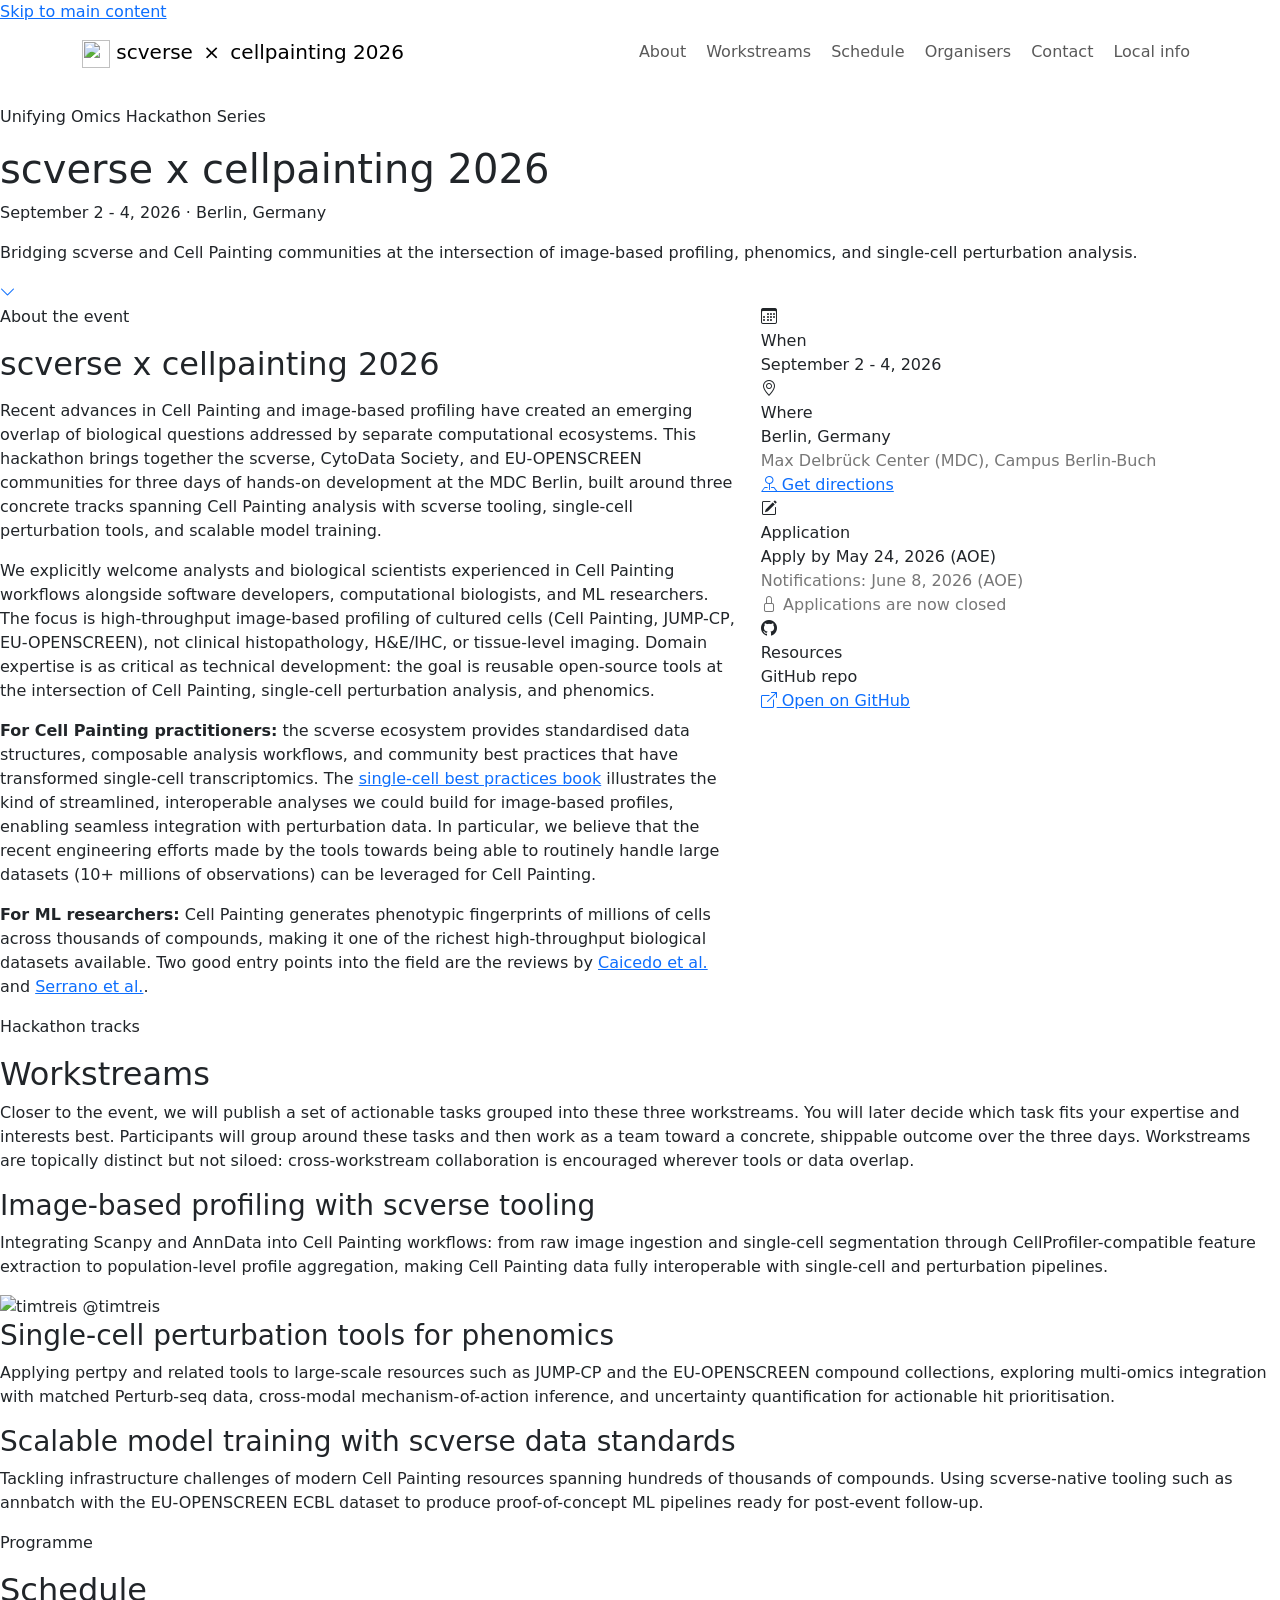
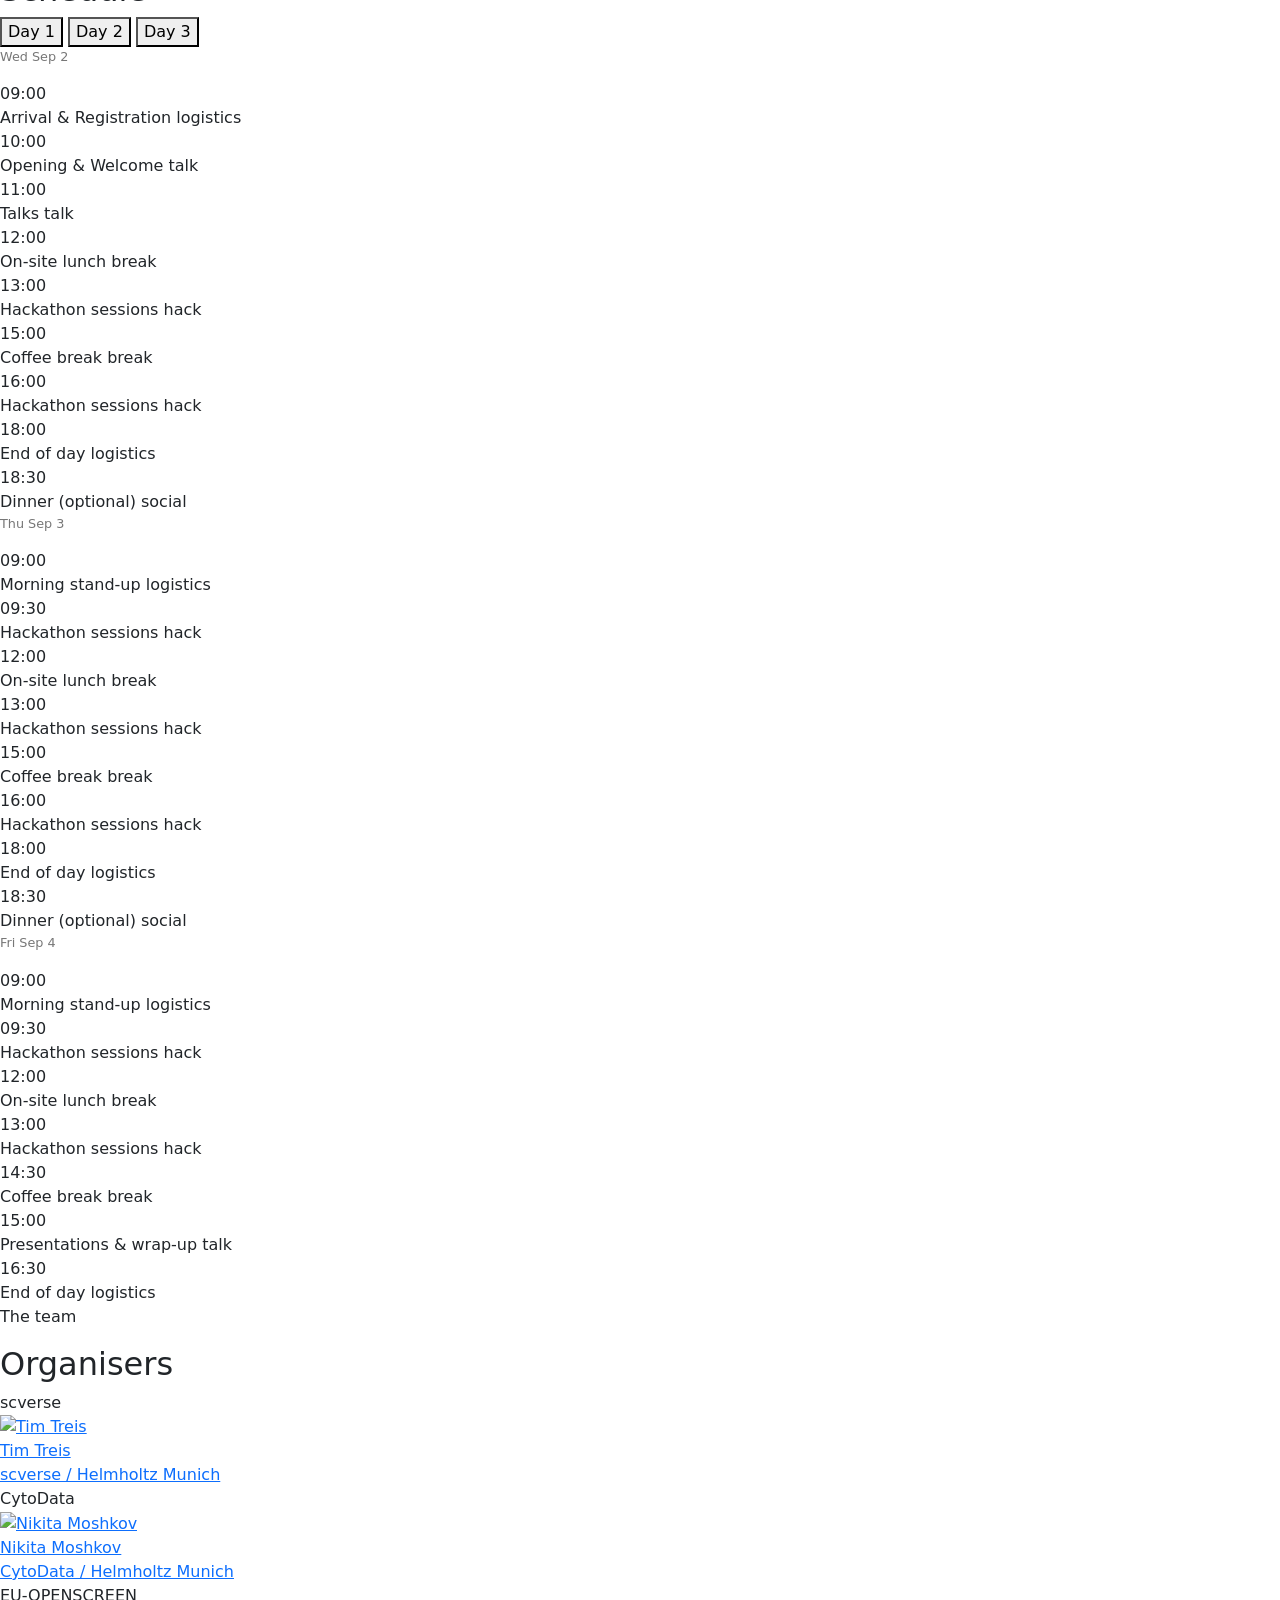
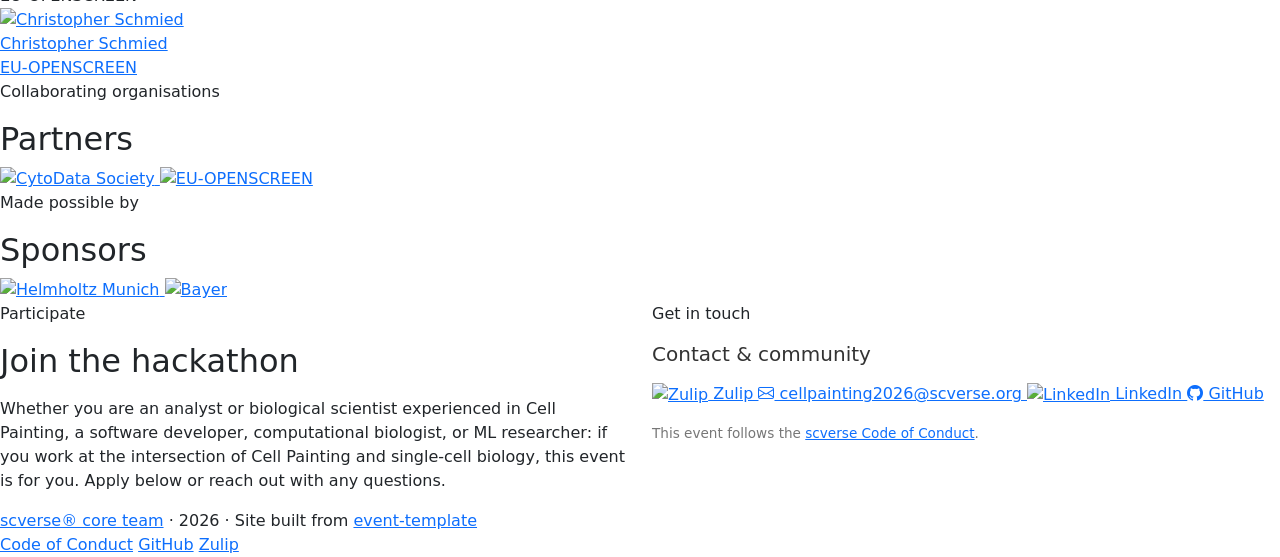
==== index.html @ cd90d09a "deploy: 4b6c617693bc2f109a8f0874541c0f8de0588e4a" ====
<!doctype html><html lang=en-us><head><meta name=generator content="Hugo 0.163.2"><meta charset=utf-8><meta name=viewport content="width=device-width,initial-scale=1"><meta http-equiv=X-UA-Compatible content="IE=edge"><title>scverse x cellpainting</title><meta name=description content="A collaborative hackathon bringing together the scverse, CytoData, and EU-OPENSCREEN communities for three days of hands-on development on Cell Painting and image-based profiling at the MDC Berlin."><link rel=icon type=image/svg+xml href=/cellpainting2026/img/favicon/favicon.svg><link rel=icon type=image/png href=/cellpainting2026/img/favicon/favicon.png><link rel=stylesheet href=https://cdn.jsdelivr.net/npm/bootstrap-icons@1.11.3/font/bootstrap-icons.min.css><link rel=stylesheet href=https://cdn.jsdelivr.net/npm/bootstrap@5.3.3/dist/css/bootstrap.min.css crossorigin=anonymous><link rel=stylesheet href=/cellpainting2026/scss/main.min.2c43d16c299d55213fe0385f0213c3334c94f10d1b14dd0c2ce29c1cc01d0cd0.css><style>:root{--accent:#6aaa2a;--accent-dark:#2d5a1b;--gradient-start:#5abfb7;--gradient-end:#c8e832;--highlight:#b8d400}</style><meta property="og:url" content="https://scverse.github.io/cellpainting2026/"><meta property="og:site_name" content="scverse x cellpainting"><meta property="og:title" content="scverse x cellpainting 2026"><meta property="og:description" content="A collaborative hackathon bringing together the scverse, CytoData, and EU-OPENSCREEN communities for three days of hands-on development on Cell Painting and image-based profiling at the MDC Berlin."><meta property="og:locale" content="en_us"><meta property="og:type" content="website"><meta property="og:image" content="https://scverse.github.io/cellpainting2026/img/hero/scverse_symbol.png"></head><body><a class=skip-link href=#main-content>Skip to main content</a><header class=site-nav><div class=container><nav class="navbar navbar-expand-lg" aria-label="Site navigation"><a class=navbar-brand href=https://scverse.github.io/cellpainting2026/><img src=/cellpainting2026/img/logo/scverse_symbol.svg alt width=28 height=28>
<span>scverse</span>
<span class="brand-separator mx-1">×</span>
<span class=brand-event>cellpainting 2026</span>
</a><button class="navbar-toggler border-0" type=button data-bs-toggle=collapse data-bs-target=#site-nav-menu aria-controls=site-nav-menu aria-expanded=false aria-label="Toggle navigation">
<span class=navbar-toggler-icon></span></button><div class="collapse navbar-collapse justify-content-end" id=site-nav-menu><ul class="navbar-nav gap-1 align-items-lg-center"><li class=nav-item><a class=nav-link href=#about>About</a></li><li class=nav-item><a class=nav-link href=#workstreams>Workstreams</a></li><li class=nav-item><a class=nav-link href=#schedule>Schedule</a></li><li class=nav-item><a class=nav-link href=#organisers>Organisers</a></li><li class=nav-item><a class=nav-link href=#contact>Contact</a></li><li class=nav-item><a class="nav-link nav-cta" href=/cellpainting2026/local/>Local info</a></li></ul></div></nav></div></header><main id=main-content><section class=hero aria-label="Event hero"><div class=hero__bg></div><div class=hero__overlay aria-hidden=true></div><img class=hero__swirl src=/cellpainting2026/img/hero/swirl.png alt aria-hidden=true loading=eager><div class=hero__content><p class=hero__series>Unifying Omics Hackathon Series</p><h1 class=hero__title>scverse x cellpainting 2026</h1><p class=hero__meta>September 2 - 4, 2026
· Berlin, Germany</p><p class=hero__tagline>Bridging scverse and Cell Painting communities at the intersection of image-based profiling, phenomics, and single-cell perturbation analysis.</p><div class=hero__actions></div></div><a class=hero__scroll href=#about aria-label="Scroll to content"><i class="bi bi-chevron-down" aria-hidden=true></i></a></section><section id=about class=section><div class=section-inner><div class="row gy-4"><div class="col-12 col-lg-7"><p class=section-label>About the event</p><h2 class="section-title mb-3">scverse x cellpainting 2026</h2><div class=section-body><p>Recent advances in Cell Painting and image-based profiling have created an emerging overlap of biological questions addressed by separate computational ecosystems. This hackathon brings together the scverse, CytoData Society, and EU-OPENSCREEN communities for three days of hands-on development at the MDC Berlin, built around three concrete tracks spanning Cell Painting analysis with scverse tooling, single-cell perturbation tools, and scalable model training.</p><p>We explicitly welcome analysts and biological scientists experienced in Cell Painting workflows alongside software developers, computational biologists, and ML researchers. The focus is high-throughput image-based profiling of cultured cells (Cell Painting, JUMP-CP, EU-OPENSCREEN), not clinical histopathology, H&amp;E/IHC, or tissue-level imaging. Domain expertise is as critical as technical development: the goal is reusable open-source tools at the intersection of Cell Painting, single-cell perturbation analysis, and phenomics.</p><p><strong>For Cell Painting practitioners:</strong> the scverse ecosystem provides standardised data structures, composable analysis workflows, and community best practices that have transformed single-cell transcriptomics. The <a href=https://www.sc-best-practices.org/>single-cell best practices book</a> illustrates the kind of streamlined, interoperable analyses we could build for image-based profiles, enabling seamless integration with perturbation data. In particular, we believe that the recent engineering efforts made by the tools towards being able to routinely handle large datasets (10+ millions of observations) can be leveraged for Cell Painting.</p><p><strong>For ML researchers:</strong> Cell Painting generates phenotypic fingerprints of millions of cells across thousands of compounds, making it one of the richest high-throughput biological datasets available. Two good entry points into the field are the reviews by <a href=https://www.nature.com/articles/nmeth.4397.pdf>Caicedo et al.</a> and <a href=https://link.springer.com/content/pdf/10.1038/s44320-026-00197-7.pdf>Serrano et al.</a>.</p></div></div><div class="col-12 col-lg-5"><div class=facts-grid><div class=fact-card><div class=fact-card__icon><i class="bi bi-calendar3" aria-hidden=true></i></div><div class=fact-card__label>When</div><div class=fact-card__value>September 2 - 4, 2026</div></div><div class=fact-card><div class=fact-card__icon><i class="bi bi-geo-alt" aria-hidden=true></i></div><div class=fact-card__label>Where</div><div class=fact-card__value>Berlin, Germany<br><span style=font-weight:400;color:#777>Max Delbrück Center (MDC), Campus Berlin-Buch</span></div><a href=https://maps.app.goo.gl/DJiAjCKN7TkDTU1u5 class=chip target=_blank rel=noopener><i class="bi bi-pin-map" aria-hidden=true></i> Get directions</a></div><div class=fact-card><div class=fact-card__icon><i class="bi bi-pencil-square" aria-hidden=true></i></div><div class=fact-card__label>Application</div><div class=fact-card__value>Apply by May 24, 2026 (AOE)<br><span style=font-weight:400;color:#777>Notifications: June 8, 2026 (AOE)</span></div><span style=display:inline-flex;align-items:center;gap:.4rem;font-weight:500;color:#777><i class="bi bi-lock" aria-hidden=true></i> Applications are now closed</span></div><div class=fact-card><div class=fact-card__icon><i class="bi bi-github" aria-hidden=true></i></div><div class=fact-card__label>Resources</div><div class=fact-card__value>GitHub repo</div><a href=https://github.com/scverse/cellpainting2026 class=chip target=_blank rel=noopener><i class="bi bi-box-arrow-up-right" aria-hidden=true></i> Open on GitHub</a></div></div></div></div></div></section><section id=workstreams class="section section--alt"><div class=section-inner><div class=section-header><p class=section-label>Hackathon tracks</p><h2 class=section-title>Workstreams</h2></div><p class=section-intro>Closer to the event, we will publish a set of actionable tasks grouped into these three workstreams. You will later decide which task fits your expertise and interests best. Participants will group around these tasks and then work as a team toward a concrete, shippable outcome over the three days. Workstreams are topically distinct but not siloed: cross-workstream collaboration is encouraged wherever tools or data overlap.</p><div class=workstreams-grid><article class=workstream-card><h3 class=workstream-card__title>Image-based profiling with scverse tooling</h3><p class=workstream-card__desc>Integrating Scanpy and AnnData into Cell Painting workflows: from raw image ingestion and single-cell segmentation through CellProfiler-compatible feature extraction to population-level profile aggregation, making Cell Painting data fully interoperable with single-cell and perturbation pipelines.</p><div class=workstream-card__lead><img src="https://github.com/timtreis.png?size=48" alt=timtreis loading=lazy>
<span>@timtreis</span></div></article><article class=workstream-card><h3 class=workstream-card__title>Single-cell perturbation tools for phenomics</h3><p class=workstream-card__desc>Applying pertpy and related tools to large-scale resources such as JUMP-CP and the EU-OPENSCREEN compound collections, exploring multi-omics integration with matched Perturb-seq data, cross-modal mechanism-of-action inference, and uncertainty quantification for actionable hit prioritisation.</p></article><article class=workstream-card><h3 class=workstream-card__title>Scalable model training with scverse data standards</h3><p class=workstream-card__desc>Tackling infrastructure challenges of modern Cell Painting resources spanning hundreds of thousands of compounds. Using scverse-native tooling such as annbatch with the EU-OPENSCREEN ECBL dataset to produce proof-of-concept ML pipelines ready for post-event follow-up.</p></article></div></div></section><section id=schedule class=section><div class=section-inner><div class=section-header><p class=section-label>Programme</p><h2 class=section-title>Schedule</h2></div><div class=schedule-tabs role=tablist aria-label="Schedule days"><button class="schedule-tab active" role=tab aria-selected=true data-day=0>Day 1</button>
<button class=schedule-tab role=tab aria-selected=false data-day=1>Day 2</button>
<button class=schedule-tab role=tab aria-selected=false data-day=2>Day 3</button></div><div class="schedule-day active" data-day=0><p style=font-size:.8rem;color:#777;margin-bottom:1rem>Wed Sep 2</p><div class=schedule-item><span class=schedule-item__time>09:00</span><div class=schedule-item__body><span class=schedule-item__title>Arrival & Registration</span>
<span class="schedule-item__badge schedule-item__badge--logistics">logistics</span></div></div><div class=schedule-item><span class=schedule-item__time>10:00</span><div class=schedule-item__body><span class=schedule-item__title>Opening & Welcome</span>
<span class="schedule-item__badge schedule-item__badge--talk">talk</span></div></div><div class=schedule-item><span class=schedule-item__time>11:00</span><div class=schedule-item__body><span class=schedule-item__title>Talks</span>
<span class="schedule-item__badge schedule-item__badge--talk">talk</span></div></div><div class=schedule-item><span class=schedule-item__time>12:00</span><div class=schedule-item__body><span class=schedule-item__title>On-site lunch</span>
<span class="schedule-item__badge schedule-item__badge--break">break</span></div></div><div class=schedule-item><span class=schedule-item__time>13:00</span><div class=schedule-item__body><span class=schedule-item__title>Hackathon sessions</span>
<span class="schedule-item__badge schedule-item__badge--hack">hack</span></div></div><div class=schedule-item><span class=schedule-item__time>15:00</span><div class=schedule-item__body><span class=schedule-item__title>Coffee break</span>
<span class="schedule-item__badge schedule-item__badge--break">break</span></div></div><div class=schedule-item><span class=schedule-item__time>16:00</span><div class=schedule-item__body><span class=schedule-item__title>Hackathon sessions</span>
<span class="schedule-item__badge schedule-item__badge--hack">hack</span></div></div><div class=schedule-item><span class=schedule-item__time>18:00</span><div class=schedule-item__body><span class=schedule-item__title>End of day</span>
<span class="schedule-item__badge schedule-item__badge--logistics">logistics</span></div></div><div class=schedule-item><span class=schedule-item__time>18:30</span><div class=schedule-item__body><span class=schedule-item__title>Dinner (optional)</span>
<span class="schedule-item__badge schedule-item__badge--social">social</span></div></div></div><div class=schedule-day data-day=1><p style=font-size:.8rem;color:#777;margin-bottom:1rem>Thu Sep 3</p><div class=schedule-item><span class=schedule-item__time>09:00</span><div class=schedule-item__body><span class=schedule-item__title>Morning stand-up</span>
<span class="schedule-item__badge schedule-item__badge--logistics">logistics</span></div></div><div class=schedule-item><span class=schedule-item__time>09:30</span><div class=schedule-item__body><span class=schedule-item__title>Hackathon sessions</span>
<span class="schedule-item__badge schedule-item__badge--hack">hack</span></div></div><div class=schedule-item><span class=schedule-item__time>12:00</span><div class=schedule-item__body><span class=schedule-item__title>On-site lunch</span>
<span class="schedule-item__badge schedule-item__badge--break">break</span></div></div><div class=schedule-item><span class=schedule-item__time>13:00</span><div class=schedule-item__body><span class=schedule-item__title>Hackathon sessions</span>
<span class="schedule-item__badge schedule-item__badge--hack">hack</span></div></div><div class=schedule-item><span class=schedule-item__time>15:00</span><div class=schedule-item__body><span class=schedule-item__title>Coffee break</span>
<span class="schedule-item__badge schedule-item__badge--break">break</span></div></div><div class=schedule-item><span class=schedule-item__time>16:00</span><div class=schedule-item__body><span class=schedule-item__title>Hackathon sessions</span>
<span class="schedule-item__badge schedule-item__badge--hack">hack</span></div></div><div class=schedule-item><span class=schedule-item__time>18:00</span><div class=schedule-item__body><span class=schedule-item__title>End of day</span>
<span class="schedule-item__badge schedule-item__badge--logistics">logistics</span></div></div><div class=schedule-item><span class=schedule-item__time>18:30</span><div class=schedule-item__body><span class=schedule-item__title>Dinner (optional)</span>
<span class="schedule-item__badge schedule-item__badge--social">social</span></div></div></div><div class=schedule-day data-day=2><p style=font-size:.8rem;color:#777;margin-bottom:1rem>Fri Sep 4</p><div class=schedule-item><span class=schedule-item__time>09:00</span><div class=schedule-item__body><span class=schedule-item__title>Morning stand-up</span>
<span class="schedule-item__badge schedule-item__badge--logistics">logistics</span></div></div><div class=schedule-item><span class=schedule-item__time>09:30</span><div class=schedule-item__body><span class=schedule-item__title>Hackathon sessions</span>
<span class="schedule-item__badge schedule-item__badge--hack">hack</span></div></div><div class=schedule-item><span class=schedule-item__time>12:00</span><div class=schedule-item__body><span class=schedule-item__title>On-site lunch</span>
<span class="schedule-item__badge schedule-item__badge--break">break</span></div></div><div class=schedule-item><span class=schedule-item__time>13:00</span><div class=schedule-item__body><span class=schedule-item__title>Hackathon sessions</span>
<span class="schedule-item__badge schedule-item__badge--hack">hack</span></div></div><div class=schedule-item><span class=schedule-item__time>14:30</span><div class=schedule-item__body><span class=schedule-item__title>Coffee break</span>
<span class="schedule-item__badge schedule-item__badge--break">break</span></div></div><div class=schedule-item><span class=schedule-item__time>15:00</span><div class=schedule-item__body><span class=schedule-item__title>Presentations & wrap-up</span>
<span class="schedule-item__badge schedule-item__badge--talk">talk</span></div></div><div class=schedule-item><span class=schedule-item__time>16:30</span><div class=schedule-item__body><span class=schedule-item__title>End of day</span>
<span class="schedule-item__badge schedule-item__badge--logistics">logistics</span></div></div></div></div></section><section id=organisers class="section section--alt"><div class=section-inner><div class=section-header><p class=section-label>The team</p><h2 class=section-title>Organisers</h2></div><div class=organiser-group><div class=organiser-group__name>scverse</div><div class=organisers-grid><a href=https://github.com/timtreis class=organiser-card target=_blank rel=noopener><img class=organiser-card__avatar src="https://github.com/timtreis.png?size=80" alt="Tim Treis" loading=lazy width=40 height=40><div><div class=organiser-card__name>Tim Treis</div><div class=organiser-card__affiliation>scverse / Helmholtz Munich</div></div></a></div></div><div class=organiser-group><div class=organiser-group__name>CytoData</div><div class=organisers-grid><a href=https://github.com/Arkkienkeli class=organiser-card target=_blank rel=noopener><img class=organiser-card__avatar src="https://github.com/Arkkienkeli.png?size=80" alt="Nikita Moshkov" loading=lazy width=40 height=40><div><div class=organiser-card__name>Nikita Moshkov</div><div class=organiser-card__affiliation>CytoData / Helmholtz Munich</div></div></a></div></div><div class=organiser-group><div class=organiser-group__name>EU-OPENSCREEN</div><div class=organisers-grid><a href=https://github.com/schmiedc class=organiser-card target=_blank rel=noopener><img class=organiser-card__avatar src="https://github.com/schmiedc.png?size=80" alt="Christopher Schmied" loading=lazy width=40 height=40><div><div class=organiser-card__name>Christopher Schmied</div><div class=organiser-card__affiliation>EU-OPENSCREEN</div></div></a></div></div></div></section><section id=partners class=section><div class=section-inner><div class=partners-sponsors-grid><div class=partners-sponsors-col><div class=section-header><p class=section-label>Collaborating organisations</p><h2 class=section-title>Partners</h2></div><div class=partners-grid><a href=https://www.cytodata.org class=partner-item target=_blank rel=noopener title="CytoData Society"><img src=/cellpainting2026/img/partners/logo_cytodata.png alt="CytoData Society" loading=lazy>
</a><a href=https://www.eu-openscreen.eu/ class=partner-item target=_blank rel=noopener title=EU-OPENSCREEN><img src=/cellpainting2026/img/partners/logo_euopenscreen.png alt=EU-OPENSCREEN loading=lazy></a></div></div><div class=partners-sponsors-col><div class=section-header><p class=section-label>Made possible by</p><h2 class=section-title>Sponsors</h2></div><div class=sponsors-grid><a href=https://www.helmholtz-munich.de/ class=sponsor-item target=_blank rel=noopener title="Helmholtz Munich"><img src=/cellpainting2026/img/sponsors/logo_helmholtz.svg alt="Helmholtz Munich" loading=lazy>
</a><a href=https://www.bayer.com class=sponsor-item target=_blank rel=noopener title=Bayer><img src=/cellpainting2026/img/sponsors/logo_bayer.svg alt=Bayer loading=lazy></a></div></div></div></div></section><section id=contact class="section section--alt"><div class=section-inner><div class="row gy-4"><div class="col-12 col-md-6"><p class=section-label>Participate</p><h2 class="section-title mb-3">Join the hackathon</h2><p class=section-body>Whether you are an analyst or biological scientist experienced in Cell Painting, a software developer, computational biologist, or ML researcher: if you work at the intersection of Cell Painting and single-cell biology, this event is for you. Apply below or reach out with any questions.</p></div><div class="col-12 col-md-6"><p class=section-label>Get in touch</p><h3 class="h5 mb-3" style=color:#333>Contact & community</h3><div class=contact-links><a href=https://scverse.zulipchat.com/#narrow/channel/591503-2026-09.3A-hackathon-cellpainting class=contact-link target=_blank rel=noopener><img src=/cellpainting2026/img/social/zulip.svg alt=Zulip class=contact-link__logo> Zulip
</a><a href=mailto:cellpainting2026@scverse.org class=contact-link><i class="bi bi-envelope" aria-hidden=true></i> cellpainting2026@scverse.org
</a><a href=https://www.linkedin.com/company/scverse/ class=contact-link target=_blank rel=noopener><img src=/cellpainting2026/img/social/linkedin.svg alt=LinkedIn class=contact-link__logo> LinkedIn
</a><a href=https://github.com/scverse/cellpainting2026 class=contact-link target=_blank rel=noopener><i class="bi bi-github" aria-hidden=true></i> GitHub</a></div><p class=mt-3 style=font-size:.85rem;color:#777>This event follows the
<a href=https://scverse.org/about/code_of_conduct/ target=_blank rel=noopener>scverse Code of Conduct</a>.</p></div></div></div></section></main><footer class=site-footer><div class=footer-inner><div><a href=https://scverse.org target=_blank rel=noopener>scverse® core team</a>
· 2026
· Site built from
<a href=https://github.com/scverse/event-template target=_blank rel=noopener>event-template</a></div><nav class=footer-links aria-label="Footer links"><a href=https://scverse.org/about/code_of_conduct/ target=_blank rel=noopener>Code of Conduct</a>
<a href=https://github.com/scverse/cellpainting2026 target=_blank rel=noopener>GitHub</a>
<a href=https://scverse.zulipchat.com/#narrow/channel/591503-2026-09.3A-hackathon-cellpainting target=_blank rel=noopener>Zulip</a></nav></div></footer><script src=https://cdn.jsdelivr.net/npm/bootstrap@5.3.3/dist/js/bootstrap.bundle.min.js crossorigin=anonymous></script><script src=/cellpainting2026/js/main.js></script></body></html>
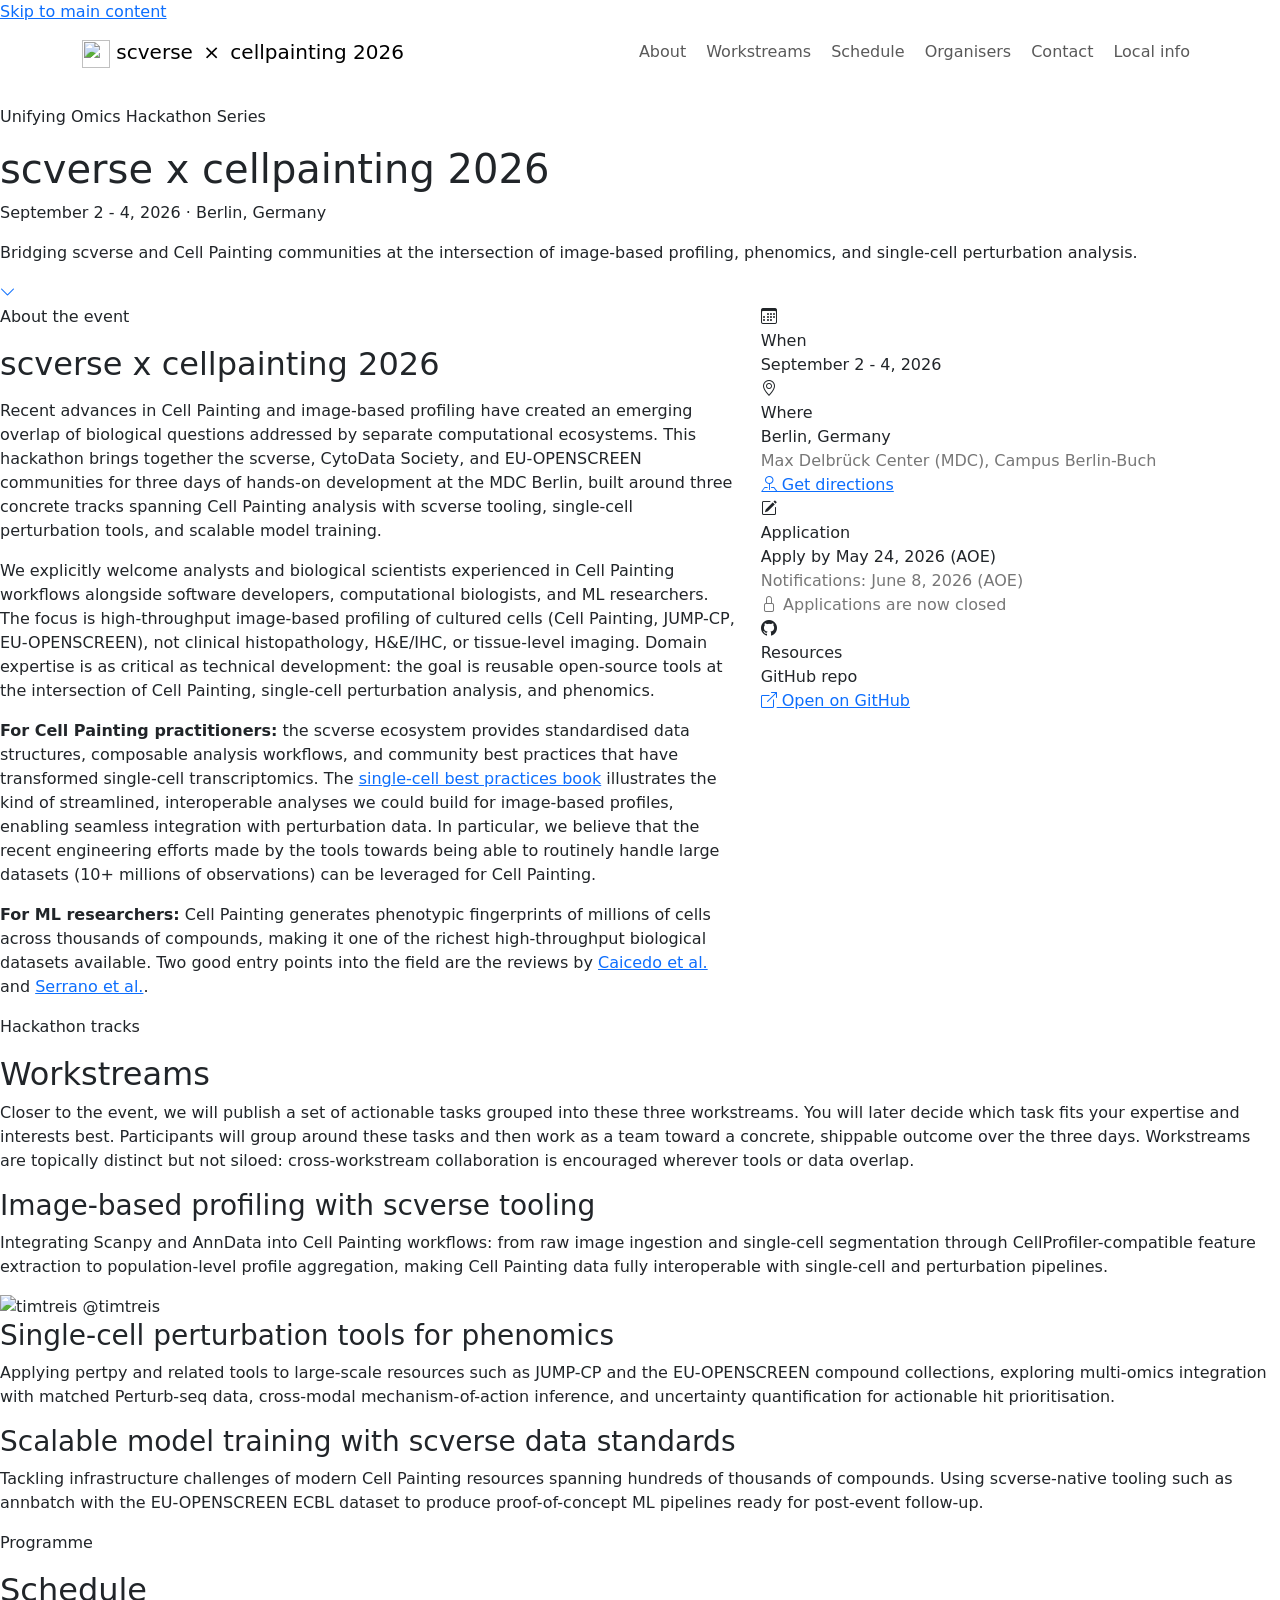
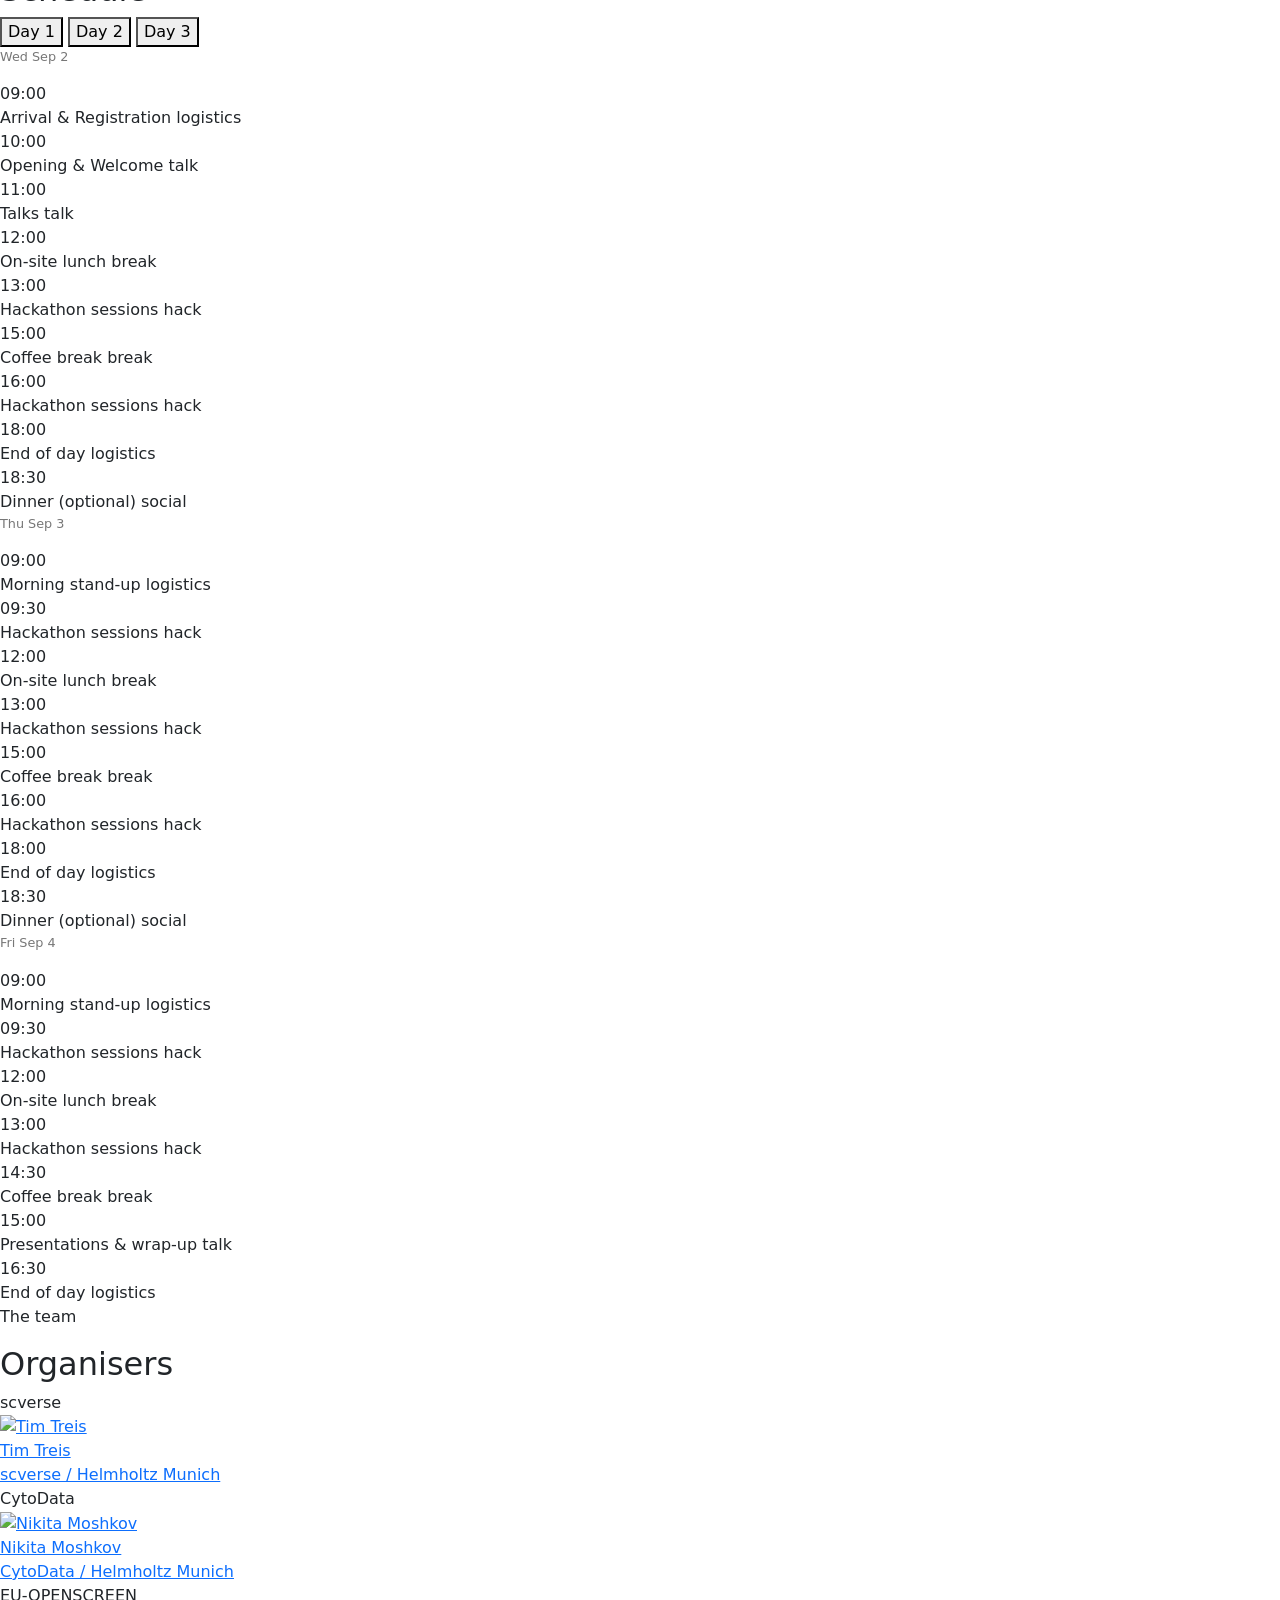
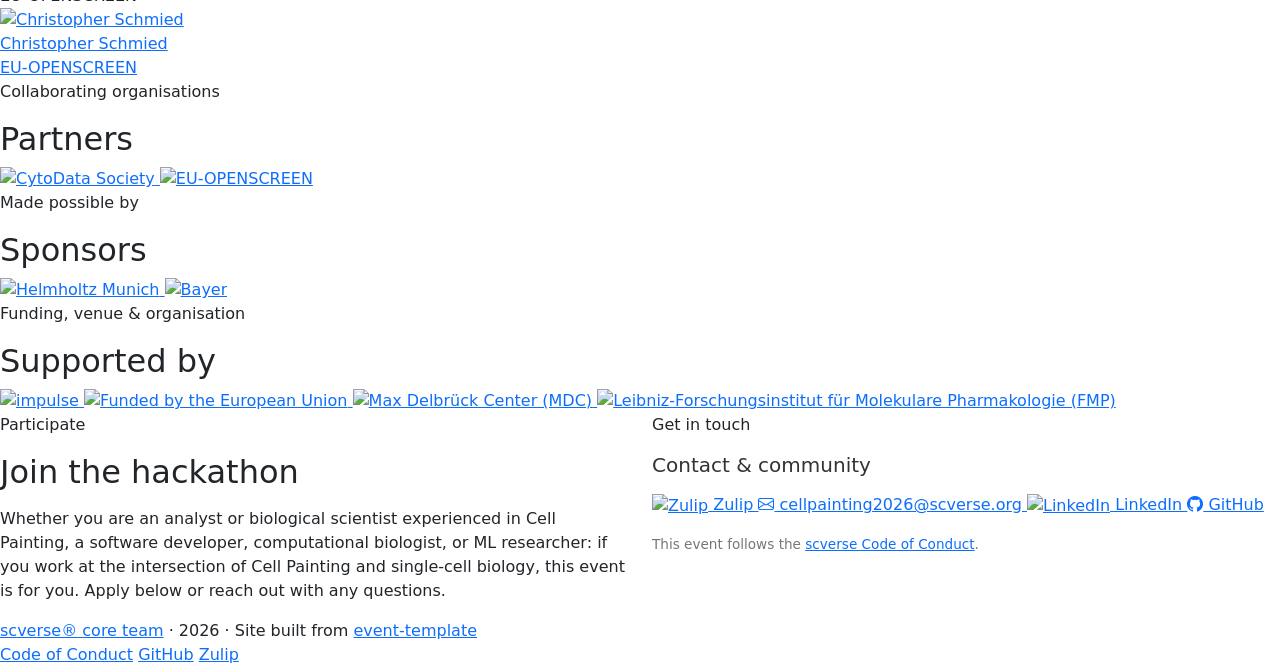
==== commit a8c54485: "deploy: 93ab5d99e9bbf1bee3dfb4e46dea069bdfb19302" ====
--- a/index.html
+++ b/index.html
@@ -1,4 +1,4 @@
-<!doctype html><html lang=en-us><head><meta name=generator content="Hugo 0.163.2"><meta charset=utf-8><meta name=viewport content="width=device-width,initial-scale=1"><meta http-equiv=X-UA-Compatible content="IE=edge"><title>scverse x cellpainting</title><meta name=description content="A collaborative hackathon bringing together the scverse, CytoData, and EU-OPENSCREEN communities for three days of hands-on development on Cell Painting and image-based profiling at the MDC Berlin."><link rel=icon type=image/svg+xml href=/cellpainting2026/img/favicon/favicon.svg><link rel=icon type=image/png href=/cellpainting2026/img/favicon/favicon.png><link rel=stylesheet href=https://cdn.jsdelivr.net/npm/bootstrap-icons@1.11.3/font/bootstrap-icons.min.css><link rel=stylesheet href=https://cdn.jsdelivr.net/npm/bootstrap@5.3.3/dist/css/bootstrap.min.css crossorigin=anonymous><link rel=stylesheet href=/cellpainting2026/scss/main.min.2c43d16c299d55213fe0385f0213c3334c94f10d1b14dd0c2ce29c1cc01d0cd0.css><style>:root{--accent:#6aaa2a;--accent-dark:#2d5a1b;--gradient-start:#5abfb7;--gradient-end:#c8e832;--highlight:#b8d400}</style><meta property="og:url" content="https://scverse.github.io/cellpainting2026/"><meta property="og:site_name" content="scverse x cellpainting"><meta property="og:title" content="scverse x cellpainting 2026"><meta property="og:description" content="A collaborative hackathon bringing together the scverse, CytoData, and EU-OPENSCREEN communities for three days of hands-on development on Cell Painting and image-based profiling at the MDC Berlin."><meta property="og:locale" content="en_us"><meta property="og:type" content="website"><meta property="og:image" content="https://scverse.github.io/cellpainting2026/img/hero/scverse_symbol.png"></head><body><a class=skip-link href=#main-content>Skip to main content</a><header class=site-nav><div class=container><nav class="navbar navbar-expand-lg" aria-label="Site navigation"><a class=navbar-brand href=https://scverse.github.io/cellpainting2026/><img src=/cellpainting2026/img/logo/scverse_symbol.svg alt width=28 height=28>
+<!doctype html><html lang=en-us><head><meta name=generator content="Hugo 0.165.0"><meta charset=utf-8><meta name=viewport content="width=device-width,initial-scale=1"><meta http-equiv=X-UA-Compatible content="IE=edge"><title>scverse x cellpainting</title><meta name=description content="A collaborative hackathon bringing together the scverse, CytoData, and EU-OPENSCREEN communities for three days of hands-on development on Cell Painting and image-based profiling at the MDC Berlin."><link rel=icon type=image/svg+xml href=/cellpainting2026/img/favicon/favicon.svg><link rel=icon type=image/png href=/cellpainting2026/img/favicon/favicon.png><link rel=stylesheet href=https://cdn.jsdelivr.net/npm/bootstrap-icons@1.11.3/font/bootstrap-icons.min.css><link rel=stylesheet href=https://cdn.jsdelivr.net/npm/bootstrap@5.3.3/dist/css/bootstrap.min.css crossorigin=anonymous><link rel=stylesheet href=/cellpainting2026/scss/main.min.0e4185a053f0c6c198492e9af1017e45889e5b597c3f5403fed1457037149398.css><style>:root{--accent:#6aaa2a;--accent-dark:#2d5a1b;--gradient-start:#5abfb7;--gradient-end:#c8e832;--highlight:#b8d400}</style><meta property="og:url" content="https://scverse.github.io/cellpainting2026/"><meta property="og:site_name" content="scverse x cellpainting"><meta property="og:title" content="scverse x cellpainting 2026"><meta property="og:description" content="A collaborative hackathon bringing together the scverse, CytoData, and EU-OPENSCREEN communities for three days of hands-on development on Cell Painting and image-based profiling at the MDC Berlin."><meta property="og:locale" content="en_us"><meta property="og:type" content="website"><meta property="og:image" content="https://scverse.github.io/cellpainting2026/img/hero/scverse_symbol.png"></head><body><a class=skip-link href=#main-content>Skip to main content</a><header class=site-nav><div class=container><nav class="navbar navbar-expand-lg" aria-label="Site navigation"><a class=navbar-brand href=https://scverse.github.io/cellpainting2026/><img src=/cellpainting2026/img/logo/scverse_symbol.svg alt width=28 height=28>
 <span>scverse</span>
 <span class="brand-separator mx-1">×</span>
 <span class=brand-event>cellpainting 2026</span>
@@ -33,7 +33,10 @@
 <span class="schedule-item__badge schedule-item__badge--talk">talk</span></div></div><div class=schedule-item><span class=schedule-item__time>16:30</span><div class=schedule-item__body><span class=schedule-item__title>End of day</span>
 <span class="schedule-item__badge schedule-item__badge--logistics">logistics</span></div></div></div></div></section><section id=organisers class="section section--alt"><div class=section-inner><div class=section-header><p class=section-label>The team</p><h2 class=section-title>Organisers</h2></div><div class=organiser-group><div class=organiser-group__name>scverse</div><div class=organisers-grid><a href=https://github.com/timtreis class=organiser-card target=_blank rel=noopener><img class=organiser-card__avatar src="https://github.com/timtreis.png?size=80" alt="Tim Treis" loading=lazy width=40 height=40><div><div class=organiser-card__name>Tim Treis</div><div class=organiser-card__affiliation>scverse / Helmholtz Munich</div></div></a></div></div><div class=organiser-group><div class=organiser-group__name>CytoData</div><div class=organisers-grid><a href=https://github.com/Arkkienkeli class=organiser-card target=_blank rel=noopener><img class=organiser-card__avatar src="https://github.com/Arkkienkeli.png?size=80" alt="Nikita Moshkov" loading=lazy width=40 height=40><div><div class=organiser-card__name>Nikita Moshkov</div><div class=organiser-card__affiliation>CytoData / Helmholtz Munich</div></div></a></div></div><div class=organiser-group><div class=organiser-group__name>EU-OPENSCREEN</div><div class=organisers-grid><a href=https://github.com/schmiedc class=organiser-card target=_blank rel=noopener><img class=organiser-card__avatar src="https://github.com/schmiedc.png?size=80" alt="Christopher Schmied" loading=lazy width=40 height=40><div><div class=organiser-card__name>Christopher Schmied</div><div class=organiser-card__affiliation>EU-OPENSCREEN</div></div></a></div></div></div></section><section id=partners class=section><div class=section-inner><div class=partners-sponsors-grid><div class=partners-sponsors-col><div class=section-header><p class=section-label>Collaborating organisations</p><h2 class=section-title>Partners</h2></div><div class=partners-grid><a href=https://www.cytodata.org class=partner-item target=_blank rel=noopener title="CytoData Society"><img src=/cellpainting2026/img/partners/logo_cytodata.png alt="CytoData Society" loading=lazy>
 </a><a href=https://www.eu-openscreen.eu/ class=partner-item target=_blank rel=noopener title=EU-OPENSCREEN><img src=/cellpainting2026/img/partners/logo_euopenscreen.png alt=EU-OPENSCREEN loading=lazy></a></div></div><div class=partners-sponsors-col><div class=section-header><p class=section-label>Made possible by</p><h2 class=section-title>Sponsors</h2></div><div class=sponsors-grid><a href=https://www.helmholtz-munich.de/ class=sponsor-item target=_blank rel=noopener title="Helmholtz Munich"><img src=/cellpainting2026/img/sponsors/logo_helmholtz.svg alt="Helmholtz Munich" loading=lazy>
-</a><a href=https://www.bayer.com class=sponsor-item target=_blank rel=noopener title=Bayer><img src=/cellpainting2026/img/sponsors/logo_bayer.svg alt=Bayer loading=lazy></a></div></div></div></div></section><section id=contact class="section section--alt"><div class=section-inner><div class="row gy-4"><div class="col-12 col-md-6"><p class=section-label>Participate</p><h2 class="section-title mb-3">Join the hackathon</h2><p class=section-body>Whether you are an analyst or biological scientist experienced in Cell Painting, a software developer, computational biologist, or ML researcher: if you work at the intersection of Cell Painting and single-cell biology, this event is for you. Apply below or reach out with any questions.</p></div><div class="col-12 col-md-6"><p class=section-label>Get in touch</p><h3 class="h5 mb-3" style=color:#333>Contact & community</h3><div class=contact-links><a href=https://scverse.zulipchat.com/#narrow/channel/591503-2026-09.3A-hackathon-cellpainting class=contact-link target=_blank rel=noopener><img src=/cellpainting2026/img/social/zulip.svg alt=Zulip class=contact-link__logo> Zulip
+</a><a href=https://www.bayer.com class=sponsor-item target=_blank rel=noopener title=Bayer><img src=/cellpainting2026/img/sponsors/logo_bayer.svg alt=Bayer loading=lazy></a></div></div><div class="partners-sponsors-col partners-sponsors-col--full"><div class=section-header><p class=section-label>Funding, venue & organisation</p><h2 class=section-title>Supported by</h2></div><div class=supporters-grid><a href=https://www.eu-openscreen.eu/impulse-overview.html class=supporter-item target=_blank rel=noopener title=impulse><img src=/cellpainting2026/img/supporters/logo_impulse.png alt=impulse loading=lazy>
+</a><a href=https://european-union.europa.eu/ class=supporter-item target=_blank rel=noopener title="Funded by the European Union"><img src=/cellpainting2026/img/supporters/logo_funded_by_eu.png alt="Funded by the European Union" loading=lazy>
+</a><a href=https://www.mdc-berlin.de/ class=supporter-item target=_blank rel=noopener title="Max Delbrück Center (MDC)"><img src=/cellpainting2026/img/supporters/logo_mdc.png alt="Max Delbrück Center (MDC)" loading=lazy>
+</a><a href=https://www.leibniz-fmp.de/ class=supporter-item target=_blank rel=noopener title="Leibniz-Forschungsinstitut für Molekulare Pharmakologie (FMP)"><img src=/cellpainting2026/img/supporters/logo_fmp.png alt="Leibniz-Forschungsinstitut für Molekulare Pharmakologie (FMP)" loading=lazy></a></div></div></div></div></section><section id=contact class="section section--alt"><div class=section-inner><div class="row gy-4"><div class="col-12 col-md-6"><p class=section-label>Participate</p><h2 class="section-title mb-3">Join the hackathon</h2><p class=section-body>Whether you are an analyst or biological scientist experienced in Cell Painting, a software developer, computational biologist, or ML researcher: if you work at the intersection of Cell Painting and single-cell biology, this event is for you. Apply below or reach out with any questions.</p></div><div class="col-12 col-md-6"><p class=section-label>Get in touch</p><h3 class="h5 mb-3" style=color:#333>Contact & community</h3><div class=contact-links><a href=https://scverse.zulipchat.com/#narrow/channel/591503-2026-09.3A-hackathon-cellpainting class=contact-link target=_blank rel=noopener><img src=/cellpainting2026/img/social/zulip.svg alt=Zulip class=contact-link__logo> Zulip
 </a><a href=mailto:cellpainting2026@scverse.org class=contact-link><i class="bi bi-envelope" aria-hidden=true></i> cellpainting2026@scverse.org
 </a><a href=https://www.linkedin.com/company/scverse/ class=contact-link target=_blank rel=noopener><img src=/cellpainting2026/img/social/linkedin.svg alt=LinkedIn class=contact-link__logo> LinkedIn
 </a><a href=https://github.com/scverse/cellpainting2026 class=contact-link target=_blank rel=noopener><i class="bi bi-github" aria-hidden=true></i> GitHub</a></div><p class=mt-3 style=font-size:.85rem;color:#777>This event follows the
@@ -42,4 +45,4 @@
 · Site built from
 <a href=https://github.com/scverse/event-template target=_blank rel=noopener>event-template</a></div><nav class=footer-links aria-label="Footer links"><a href=https://scverse.org/about/code_of_conduct/ target=_blank rel=noopener>Code of Conduct</a>
 <a href=https://github.com/scverse/cellpainting2026 target=_blank rel=noopener>GitHub</a>
-<a href=https://scverse.zulipchat.com/#narrow/channel/591503-2026-09.3A-hackathon-cellpainting target=_blank rel=noopener>Zulip</a></nav></div></footer><script src=https://cdn.jsdelivr.net/npm/bootstrap@5.3.3/dist/js/bootstrap.bundle.min.js crossorigin=anonymous></script><script src=/cellpainting2026/js/main.js></script></body></html>+<a href=https://scverse.zulipchat.com/#narrow/channel/591503-2026-09.3A-hackathon-cellpainting target=_blank rel=noopener>Zulip</a></nav></div></footer><script src=https://cdn.jsdelivr.net/npm/bootstrap@5.3.3/dist/js/bootstrap.bundle.min.js crossorigin=anonymous></script><script src=/cellpainting2026/js/main.c8ae50547f6c75872d1d8df618b11d9e5de8c60c3e4feee27195d2743b6d8df9.js></script></body></html>
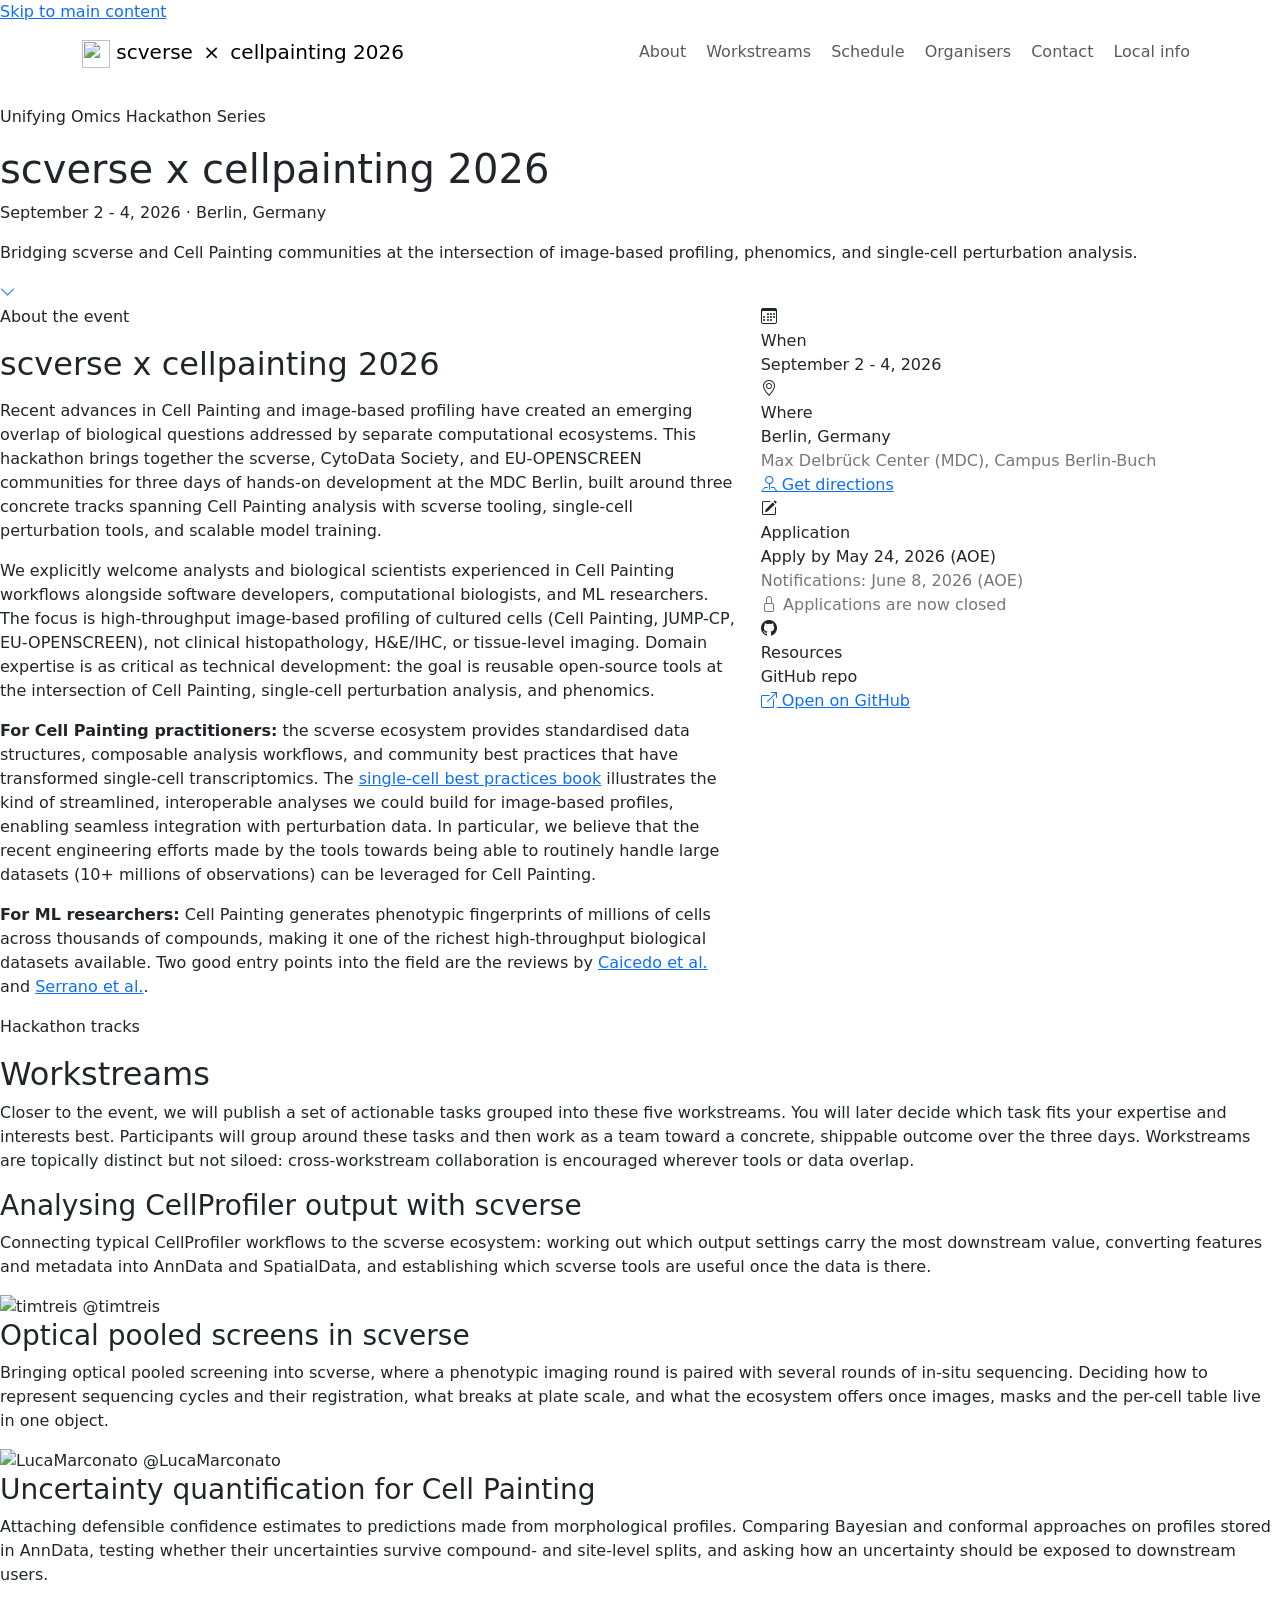
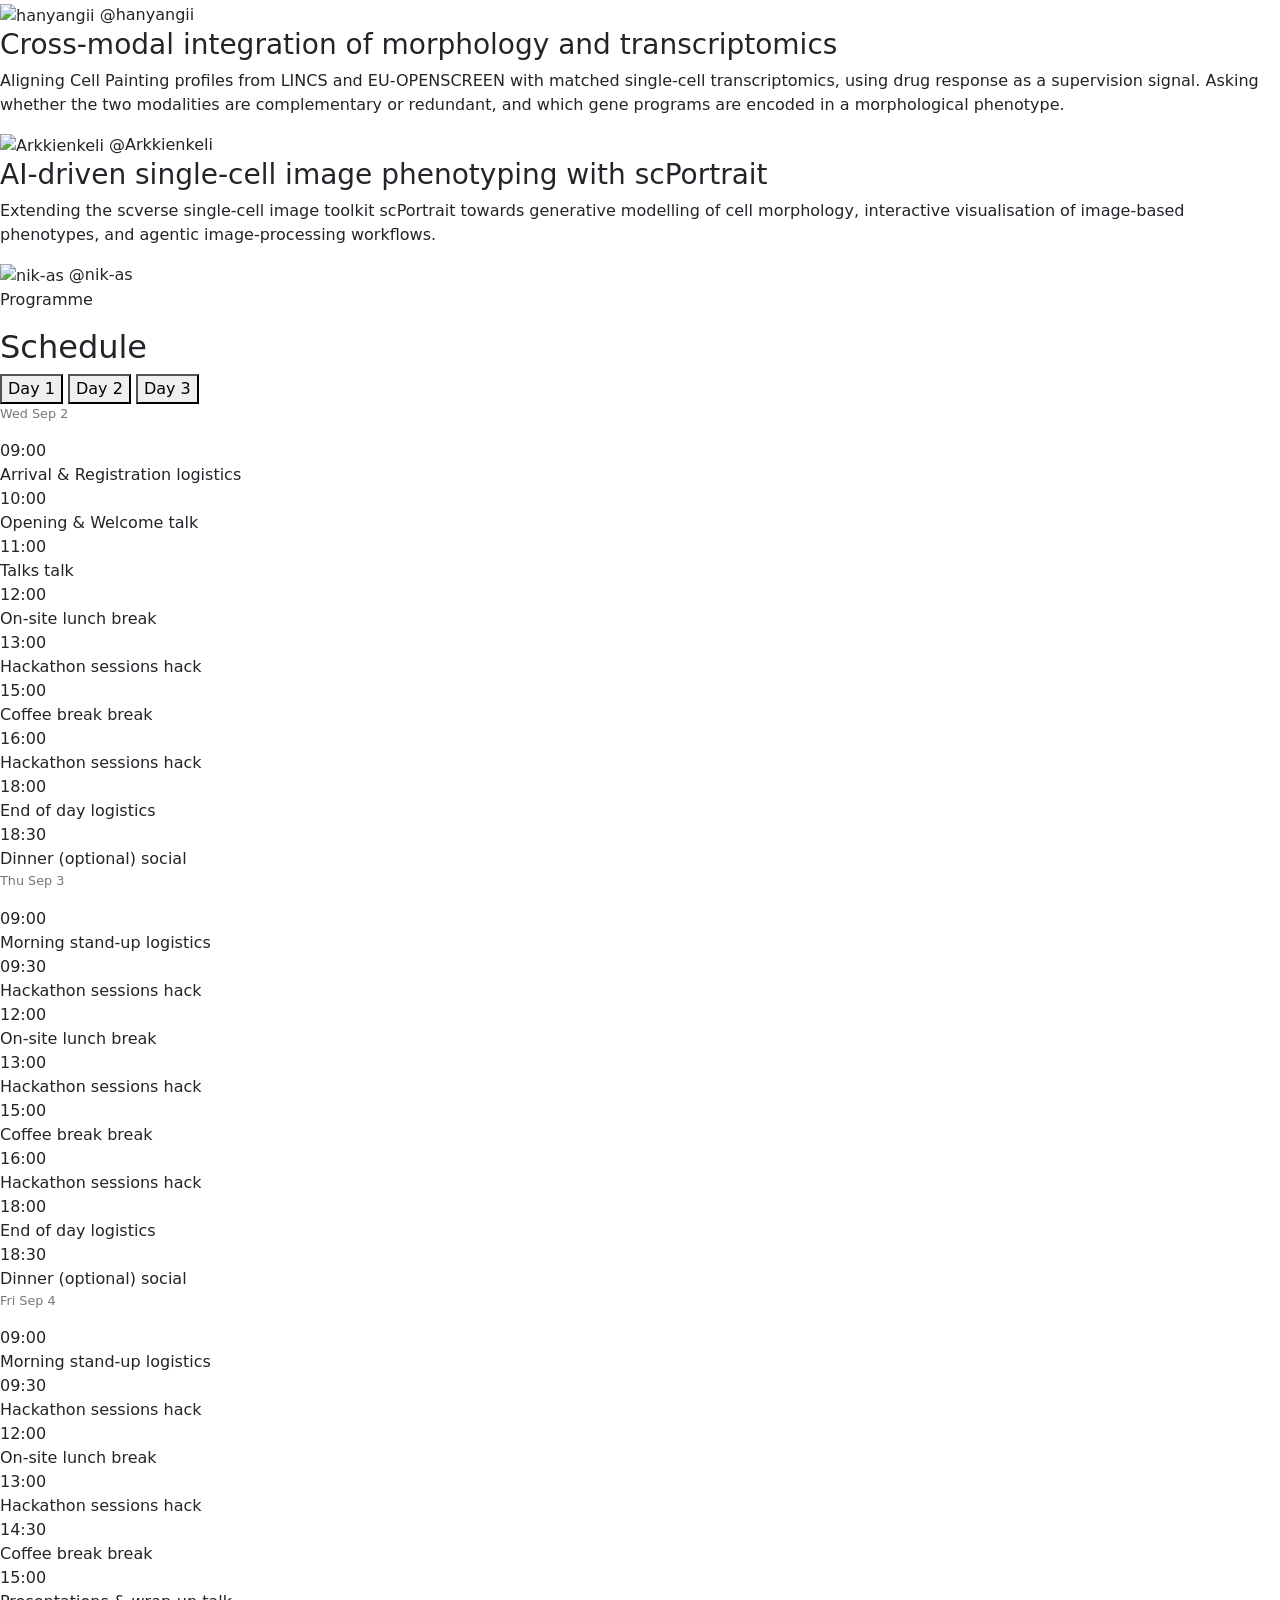
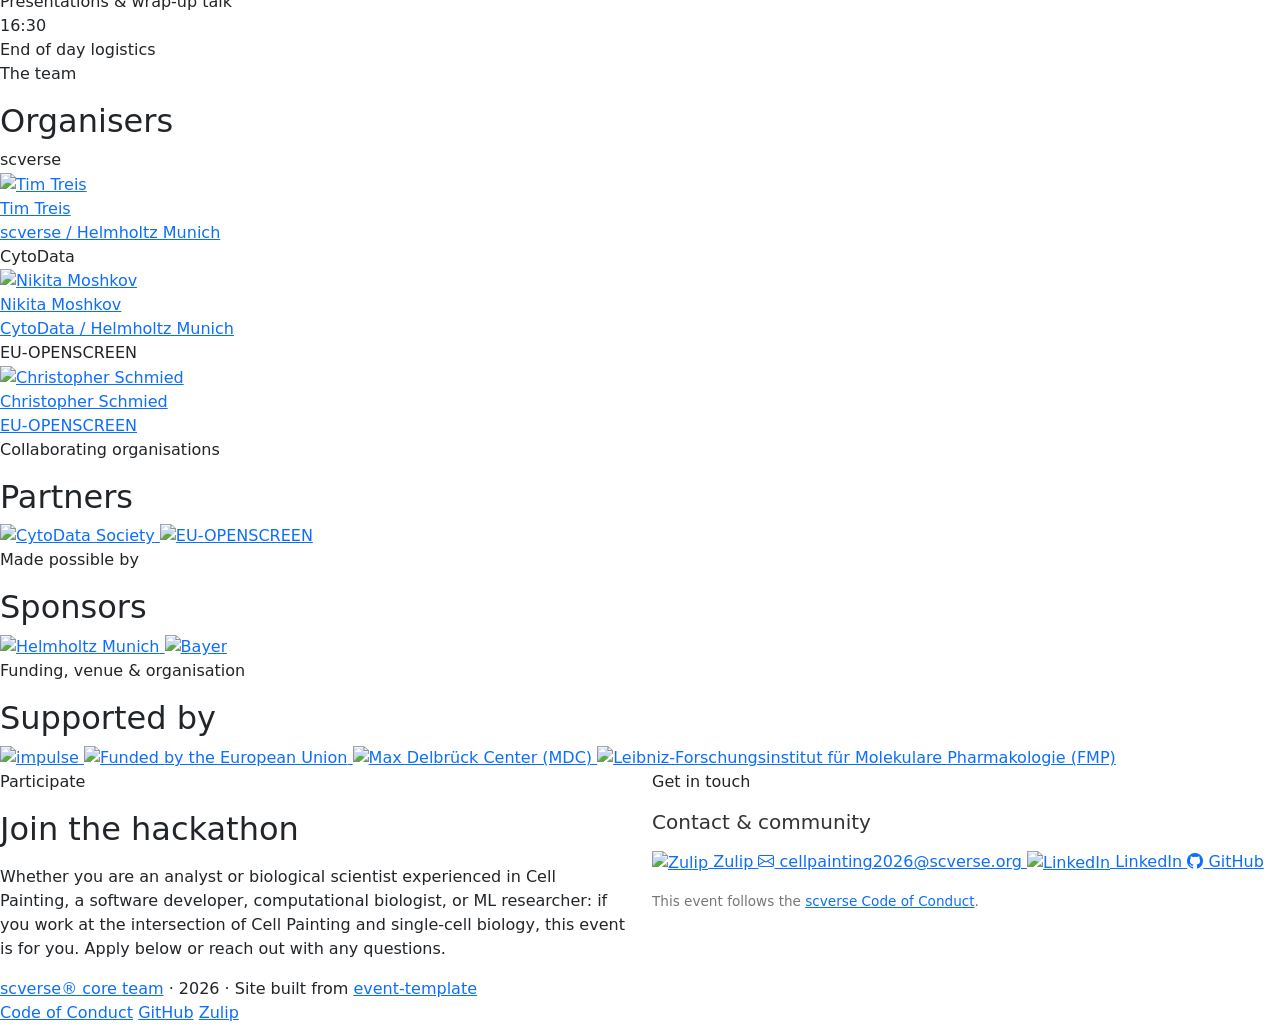
==== commit 4dfafed7: "deploy: d248448a3466634a533cb37beb2ee882b1433cd9" ====
--- a/index.html
+++ b/index.html
@@ -1,11 +1,15 @@
-<!doctype html><html lang=en-us><head><meta name=generator content="Hugo 0.165.0"><meta charset=utf-8><meta name=viewport content="width=device-width,initial-scale=1"><meta http-equiv=X-UA-Compatible content="IE=edge"><title>scverse x cellpainting</title><meta name=description content="A collaborative hackathon bringing together the scverse, CytoData, and EU-OPENSCREEN communities for three days of hands-on development on Cell Painting and image-based profiling at the MDC Berlin."><link rel=icon type=image/svg+xml href=/cellpainting2026/img/favicon/favicon.svg><link rel=icon type=image/png href=/cellpainting2026/img/favicon/favicon.png><link rel=stylesheet href=https://cdn.jsdelivr.net/npm/bootstrap-icons@1.11.3/font/bootstrap-icons.min.css><link rel=stylesheet href=https://cdn.jsdelivr.net/npm/bootstrap@5.3.3/dist/css/bootstrap.min.css crossorigin=anonymous><link rel=stylesheet href=/cellpainting2026/scss/main.min.0e4185a053f0c6c198492e9af1017e45889e5b597c3f5403fed1457037149398.css><style>:root{--accent:#6aaa2a;--accent-dark:#2d5a1b;--gradient-start:#5abfb7;--gradient-end:#c8e832;--highlight:#b8d400}</style><meta property="og:url" content="https://scverse.github.io/cellpainting2026/"><meta property="og:site_name" content="scverse x cellpainting"><meta property="og:title" content="scverse x cellpainting 2026"><meta property="og:description" content="A collaborative hackathon bringing together the scverse, CytoData, and EU-OPENSCREEN communities for three days of hands-on development on Cell Painting and image-based profiling at the MDC Berlin."><meta property="og:locale" content="en_us"><meta property="og:type" content="website"><meta property="og:image" content="https://scverse.github.io/cellpainting2026/img/hero/scverse_symbol.png"></head><body><a class=skip-link href=#main-content>Skip to main content</a><header class=site-nav><div class=container><nav class="navbar navbar-expand-lg" aria-label="Site navigation"><a class=navbar-brand href=https://scverse.github.io/cellpainting2026/><img src=/cellpainting2026/img/logo/scverse_symbol.svg alt width=28 height=28>
+<!doctype html><html lang=en-us><head><meta name=generator content="Hugo 0.165.0"><meta charset=utf-8><meta name=viewport content="width=device-width,initial-scale=1"><meta http-equiv=X-UA-Compatible content="IE=edge"><title>scverse x cellpainting</title><meta name=description content="A collaborative hackathon bringing together the scverse, CytoData, and EU-OPENSCREEN communities for three days of hands-on development on Cell Painting and image-based profiling at the MDC Berlin."><link rel=icon type=image/svg+xml href=/cellpainting2026/img/favicon/favicon.svg><link rel=icon type=image/png href=/cellpainting2026/img/favicon/favicon.png><link rel=stylesheet href=https://cdn.jsdelivr.net/npm/bootstrap-icons@1.11.3/font/bootstrap-icons.min.css><link rel=stylesheet href=https://cdn.jsdelivr.net/npm/bootstrap@5.3.3/dist/css/bootstrap.min.css crossorigin=anonymous><link rel=stylesheet href=/cellpainting2026/scss/main.min.532ed5b94870736f945ca67debd60fd39f44f59623d7a16df46dff086298dc71.css><style>:root{--accent:#6aaa2a;--accent-dark:#2d5a1b;--gradient-start:#5abfb7;--gradient-end:#c8e832;--highlight:#b8d400}</style><meta property="og:url" content="https://scverse.github.io/cellpainting2026/"><meta property="og:site_name" content="scverse x cellpainting"><meta property="og:title" content="scverse x cellpainting 2026"><meta property="og:description" content="A collaborative hackathon bringing together the scverse, CytoData, and EU-OPENSCREEN communities for three days of hands-on development on Cell Painting and image-based profiling at the MDC Berlin."><meta property="og:locale" content="en_us"><meta property="og:type" content="website"><meta property="og:image" content="https://scverse.github.io/cellpainting2026/img/hero/scverse_symbol.png"></head><body><a class=skip-link href=#main-content>Skip to main content</a><header class=site-nav><div class=container><nav class="navbar navbar-expand-lg" aria-label="Site navigation"><a class=navbar-brand href=https://scverse.github.io/cellpainting2026/><img src=/cellpainting2026/img/logo/scverse_symbol.svg alt width=28 height=28>
 <span>scverse</span>
 <span class="brand-separator mx-1">×</span>
 <span class=brand-event>cellpainting 2026</span>
 </a><button class="navbar-toggler border-0" type=button data-bs-toggle=collapse data-bs-target=#site-nav-menu aria-controls=site-nav-menu aria-expanded=false aria-label="Toggle navigation">
 <span class=navbar-toggler-icon></span></button><div class="collapse navbar-collapse justify-content-end" id=site-nav-menu><ul class="navbar-nav gap-1 align-items-lg-center"><li class=nav-item><a class=nav-link href=#about>About</a></li><li class=nav-item><a class=nav-link href=#workstreams>Workstreams</a></li><li class=nav-item><a class=nav-link href=#schedule>Schedule</a></li><li class=nav-item><a class=nav-link href=#organisers>Organisers</a></li><li class=nav-item><a class=nav-link href=#contact>Contact</a></li><li class=nav-item><a class="nav-link nav-cta" href=/cellpainting2026/local/>Local info</a></li></ul></div></nav></div></header><main id=main-content><section class=hero aria-label="Event hero"><div class=hero__bg></div><div class=hero__overlay aria-hidden=true></div><img class=hero__swirl src=/cellpainting2026/img/hero/swirl.png alt aria-hidden=true loading=eager><div class=hero__content><p class=hero__series>Unifying Omics Hackathon Series</p><h1 class=hero__title>scverse x cellpainting 2026</h1><p class=hero__meta>September 2 - 4, 2026
-· Berlin, Germany</p><p class=hero__tagline>Bridging scverse and Cell Painting communities at the intersection of image-based profiling, phenomics, and single-cell perturbation analysis.</p><div class=hero__actions></div></div><a class=hero__scroll href=#about aria-label="Scroll to content"><i class="bi bi-chevron-down" aria-hidden=true></i></a></section><section id=about class=section><div class=section-inner><div class="row gy-4"><div class="col-12 col-lg-7"><p class=section-label>About the event</p><h2 class="section-title mb-3">scverse x cellpainting 2026</h2><div class=section-body><p>Recent advances in Cell Painting and image-based profiling have created an emerging overlap of biological questions addressed by separate computational ecosystems. This hackathon brings together the scverse, CytoData Society, and EU-OPENSCREEN communities for three days of hands-on development at the MDC Berlin, built around three concrete tracks spanning Cell Painting analysis with scverse tooling, single-cell perturbation tools, and scalable model training.</p><p>We explicitly welcome analysts and biological scientists experienced in Cell Painting workflows alongside software developers, computational biologists, and ML researchers. The focus is high-throughput image-based profiling of cultured cells (Cell Painting, JUMP-CP, EU-OPENSCREEN), not clinical histopathology, H&amp;E/IHC, or tissue-level imaging. Domain expertise is as critical as technical development: the goal is reusable open-source tools at the intersection of Cell Painting, single-cell perturbation analysis, and phenomics.</p><p><strong>For Cell Painting practitioners:</strong> the scverse ecosystem provides standardised data structures, composable analysis workflows, and community best practices that have transformed single-cell transcriptomics. The <a href=https://www.sc-best-practices.org/>single-cell best practices book</a> illustrates the kind of streamlined, interoperable analyses we could build for image-based profiles, enabling seamless integration with perturbation data. In particular, we believe that the recent engineering efforts made by the tools towards being able to routinely handle large datasets (10+ millions of observations) can be leveraged for Cell Painting.</p><p><strong>For ML researchers:</strong> Cell Painting generates phenotypic fingerprints of millions of cells across thousands of compounds, making it one of the richest high-throughput biological datasets available. Two good entry points into the field are the reviews by <a href=https://www.nature.com/articles/nmeth.4397.pdf>Caicedo et al.</a> and <a href=https://link.springer.com/content/pdf/10.1038/s44320-026-00197-7.pdf>Serrano et al.</a>.</p></div></div><div class="col-12 col-lg-5"><div class=facts-grid><div class=fact-card><div class=fact-card__icon><i class="bi bi-calendar3" aria-hidden=true></i></div><div class=fact-card__label>When</div><div class=fact-card__value>September 2 - 4, 2026</div></div><div class=fact-card><div class=fact-card__icon><i class="bi bi-geo-alt" aria-hidden=true></i></div><div class=fact-card__label>Where</div><div class=fact-card__value>Berlin, Germany<br><span style=font-weight:400;color:#777>Max Delbrück Center (MDC), Campus Berlin-Buch</span></div><a href=https://maps.app.goo.gl/DJiAjCKN7TkDTU1u5 class=chip target=_blank rel=noopener><i class="bi bi-pin-map" aria-hidden=true></i> Get directions</a></div><div class=fact-card><div class=fact-card__icon><i class="bi bi-pencil-square" aria-hidden=true></i></div><div class=fact-card__label>Application</div><div class=fact-card__value>Apply by May 24, 2026 (AOE)<br><span style=font-weight:400;color:#777>Notifications: June 8, 2026 (AOE)</span></div><span style=display:inline-flex;align-items:center;gap:.4rem;font-weight:500;color:#777><i class="bi bi-lock" aria-hidden=true></i> Applications are now closed</span></div><div class=fact-card><div class=fact-card__icon><i class="bi bi-github" aria-hidden=true></i></div><div class=fact-card__label>Resources</div><div class=fact-card__value>GitHub repo</div><a href=https://github.com/scverse/cellpainting2026 class=chip target=_blank rel=noopener><i class="bi bi-box-arrow-up-right" aria-hidden=true></i> Open on GitHub</a></div></div></div></div></div></section><section id=workstreams class="section section--alt"><div class=section-inner><div class=section-header><p class=section-label>Hackathon tracks</p><h2 class=section-title>Workstreams</h2></div><p class=section-intro>Closer to the event, we will publish a set of actionable tasks grouped into these three workstreams. You will later decide which task fits your expertise and interests best. Participants will group around these tasks and then work as a team toward a concrete, shippable outcome over the three days. Workstreams are topically distinct but not siloed: cross-workstream collaboration is encouraged wherever tools or data overlap.</p><div class=workstreams-grid><article class=workstream-card><h3 class=workstream-card__title>Image-based profiling with scverse tooling</h3><p class=workstream-card__desc>Integrating Scanpy and AnnData into Cell Painting workflows: from raw image ingestion and single-cell segmentation through CellProfiler-compatible feature extraction to population-level profile aggregation, making Cell Painting data fully interoperable with single-cell and perturbation pipelines.</p><div class=workstream-card__lead><img src="https://github.com/timtreis.png?size=48" alt=timtreis loading=lazy>
-<span>@timtreis</span></div></article><article class=workstream-card><h3 class=workstream-card__title>Single-cell perturbation tools for phenomics</h3><p class=workstream-card__desc>Applying pertpy and related tools to large-scale resources such as JUMP-CP and the EU-OPENSCREEN compound collections, exploring multi-omics integration with matched Perturb-seq data, cross-modal mechanism-of-action inference, and uncertainty quantification for actionable hit prioritisation.</p></article><article class=workstream-card><h3 class=workstream-card__title>Scalable model training with scverse data standards</h3><p class=workstream-card__desc>Tackling infrastructure challenges of modern Cell Painting resources spanning hundreds of thousands of compounds. Using scverse-native tooling such as annbatch with the EU-OPENSCREEN ECBL dataset to produce proof-of-concept ML pipelines ready for post-event follow-up.</p></article></div></div></section><section id=schedule class=section><div class=section-inner><div class=section-header><p class=section-label>Programme</p><h2 class=section-title>Schedule</h2></div><div class=schedule-tabs role=tablist aria-label="Schedule days"><button class="schedule-tab active" role=tab aria-selected=true data-day=0>Day 1</button>
+· Berlin, Germany</p><p class=hero__tagline>Bridging scverse and Cell Painting communities at the intersection of image-based profiling, phenomics, and single-cell perturbation analysis.</p><div class=hero__actions></div></div><a class=hero__scroll href=#about aria-label="Scroll to content"><i class="bi bi-chevron-down" aria-hidden=true></i></a></section><section id=about class=section><div class=section-inner><div class="row gy-4"><div class="col-12 col-lg-7"><p class=section-label>About the event</p><h2 class="section-title mb-3">scverse x cellpainting 2026</h2><div class=section-body><p>Recent advances in Cell Painting and image-based profiling have created an emerging overlap of biological questions addressed by separate computational ecosystems. This hackathon brings together the scverse, CytoData Society, and EU-OPENSCREEN communities for three days of hands-on development at the MDC Berlin, built around three concrete tracks spanning Cell Painting analysis with scverse tooling, single-cell perturbation tools, and scalable model training.</p><p>We explicitly welcome analysts and biological scientists experienced in Cell Painting workflows alongside software developers, computational biologists, and ML researchers. The focus is high-throughput image-based profiling of cultured cells (Cell Painting, JUMP-CP, EU-OPENSCREEN), not clinical histopathology, H&amp;E/IHC, or tissue-level imaging. Domain expertise is as critical as technical development: the goal is reusable open-source tools at the intersection of Cell Painting, single-cell perturbation analysis, and phenomics.</p><p><strong>For Cell Painting practitioners:</strong> the scverse ecosystem provides standardised data structures, composable analysis workflows, and community best practices that have transformed single-cell transcriptomics. The <a href=https://www.sc-best-practices.org/>single-cell best practices book</a> illustrates the kind of streamlined, interoperable analyses we could build for image-based profiles, enabling seamless integration with perturbation data. In particular, we believe that the recent engineering efforts made by the tools towards being able to routinely handle large datasets (10+ millions of observations) can be leveraged for Cell Painting.</p><p><strong>For ML researchers:</strong> Cell Painting generates phenotypic fingerprints of millions of cells across thousands of compounds, making it one of the richest high-throughput biological datasets available. Two good entry points into the field are the reviews by <a href=https://www.nature.com/articles/nmeth.4397.pdf>Caicedo et al.</a> and <a href=https://link.springer.com/content/pdf/10.1038/s44320-026-00197-7.pdf>Serrano et al.</a>.</p></div></div><div class="col-12 col-lg-5"><div class=facts-grid><div class=fact-card><div class=fact-card__icon><i class="bi bi-calendar3" aria-hidden=true></i></div><div class=fact-card__label>When</div><div class=fact-card__value>September 2 - 4, 2026</div></div><div class=fact-card><div class=fact-card__icon><i class="bi bi-geo-alt" aria-hidden=true></i></div><div class=fact-card__label>Where</div><div class=fact-card__value>Berlin, Germany<br><span style=font-weight:400;color:#777>Max Delbrück Center (MDC), Campus Berlin-Buch</span></div><a href=https://maps.app.goo.gl/DJiAjCKN7TkDTU1u5 class=chip target=_blank rel=noopener><i class="bi bi-pin-map" aria-hidden=true></i> Get directions</a></div><div class=fact-card><div class=fact-card__icon><i class="bi bi-pencil-square" aria-hidden=true></i></div><div class=fact-card__label>Application</div><div class=fact-card__value>Apply by May 24, 2026 (AOE)<br><span style=font-weight:400;color:#777>Notifications: June 8, 2026 (AOE)</span></div><span style=display:inline-flex;align-items:center;gap:.4rem;font-weight:500;color:#777><i class="bi bi-lock" aria-hidden=true></i> Applications are now closed</span></div><div class=fact-card><div class=fact-card__icon><i class="bi bi-github" aria-hidden=true></i></div><div class=fact-card__label>Resources</div><div class=fact-card__value>GitHub repo</div><a href=https://github.com/scverse/cellpainting2026 class=chip target=_blank rel=noopener><i class="bi bi-box-arrow-up-right" aria-hidden=true></i> Open on GitHub</a></div></div></div></div></div></section><section id=workstreams class="section section--alt"><div class=section-inner><div class=section-header><p class=section-label>Hackathon tracks</p><h2 class=section-title>Workstreams</h2></div><p class=section-intro>Closer to the event, we will publish a set of actionable tasks grouped into these five workstreams. You will later decide which task fits your expertise and interests best. Participants will group around these tasks and then work as a team toward a concrete, shippable outcome over the three days. Workstreams are topically distinct but not siloed: cross-workstream collaboration is encouraged wherever tools or data overlap.</p><div class=workstreams-grid><article class=workstream-card><h3 class=workstream-card__title>Analysing CellProfiler output with scverse</h3><p class=workstream-card__desc>Connecting typical CellProfiler workflows to the scverse ecosystem: working out which output settings carry the most downstream value, converting features and metadata into AnnData and SpatialData, and establishing which scverse tools are useful once the data is there.</p><div class=workstream-card__lead><img src="https://github.com/timtreis.png?size=48" alt=timtreis loading=lazy>
+<span>@timtreis</span></div></article><article class=workstream-card><h3 class=workstream-card__title>Optical pooled screens in scverse</h3><p class=workstream-card__desc>Bringing optical pooled screening into scverse, where a phenotypic imaging round is paired with several rounds of in-situ sequencing. Deciding how to represent sequencing cycles and their registration, what breaks at plate scale, and what the ecosystem offers once images, masks and the per-cell table live in one object.</p><div class=workstream-card__lead><img src="https://github.com/LucaMarconato.png?size=48" alt=LucaMarconato loading=lazy>
+<span>@LucaMarconato</span></div></article><article class=workstream-card><h3 class=workstream-card__title>Uncertainty quantification for Cell Painting</h3><p class=workstream-card__desc>Attaching defensible confidence estimates to predictions made from morphological profiles. Comparing Bayesian and conformal approaches on profiles stored in AnnData, testing whether their uncertainties survive compound- and site-level splits, and asking how an uncertainty should be exposed to downstream users.</p><div class=workstream-card__lead><img src="https://github.com/hanyangii.png?size=48" alt=hanyangii loading=lazy>
+<span>@hanyangii</span></div></article><article class=workstream-card><h3 class=workstream-card__title>Cross-modal integration of morphology and transcriptomics</h3><p class=workstream-card__desc>Aligning Cell Painting profiles from LINCS and EU-OPENSCREEN with matched single-cell transcriptomics, using drug response as a supervision signal. Asking whether the two modalities are complementary or redundant, and which gene programs are encoded in a morphological phenotype.</p><div class=workstream-card__lead><img src="https://github.com/Arkkienkeli.png?size=48" alt=Arkkienkeli loading=lazy>
+<span>@Arkkienkeli</span></div></article><article class=workstream-card><h3 class=workstream-card__title>AI-driven single-cell image phenotyping with scPortrait</h3><p class=workstream-card__desc>Extending the scverse single-cell image toolkit scPortrait towards generative modelling of cell morphology, interactive visualisation of image-based phenotypes, and agentic image-processing workflows.</p><div class=workstream-card__lead><img src="https://github.com/nik-as.png?size=48" alt=nik-as loading=lazy>
+<span>@nik-as</span></div></article></div></div></section><section id=schedule class=section><div class=section-inner><div class=section-header><p class=section-label>Programme</p><h2 class=section-title>Schedule</h2></div><div class=schedule-tabs role=tablist aria-label="Schedule days"><button class="schedule-tab active" role=tab aria-selected=true data-day=0>Day 1</button>
 <button class=schedule-tab role=tab aria-selected=false data-day=1>Day 2</button>
 <button class=schedule-tab role=tab aria-selected=false data-day=2>Day 3</button></div><div class="schedule-day active" data-day=0><p style=font-size:.8rem;color:#777;margin-bottom:1rem>Wed Sep 2</p><div class=schedule-item><span class=schedule-item__time>09:00</span><div class=schedule-item__body><span class=schedule-item__title>Arrival & Registration</span>
 <span class="schedule-item__badge schedule-item__badge--logistics">logistics</span></div></div><div class=schedule-item><span class=schedule-item__time>10:00</span><div class=schedule-item__body><span class=schedule-item__title>Opening & Welcome</span>
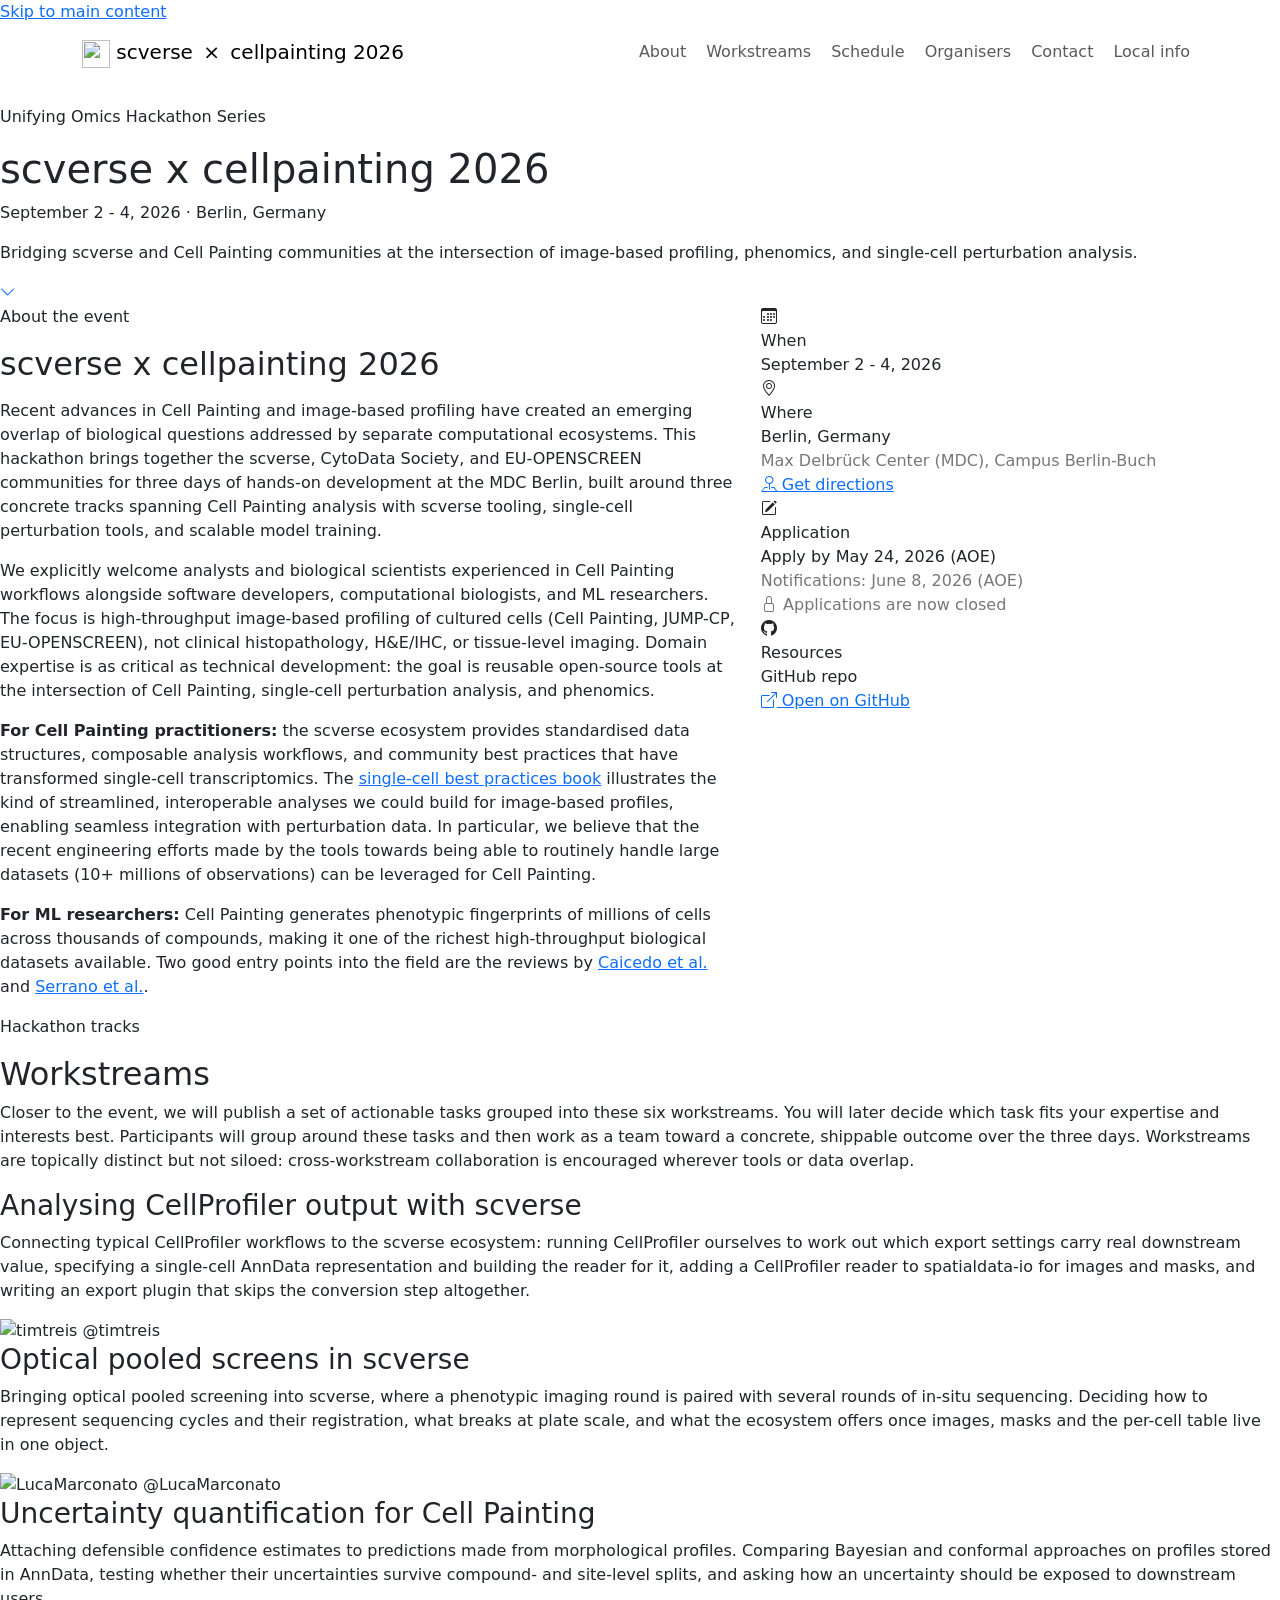
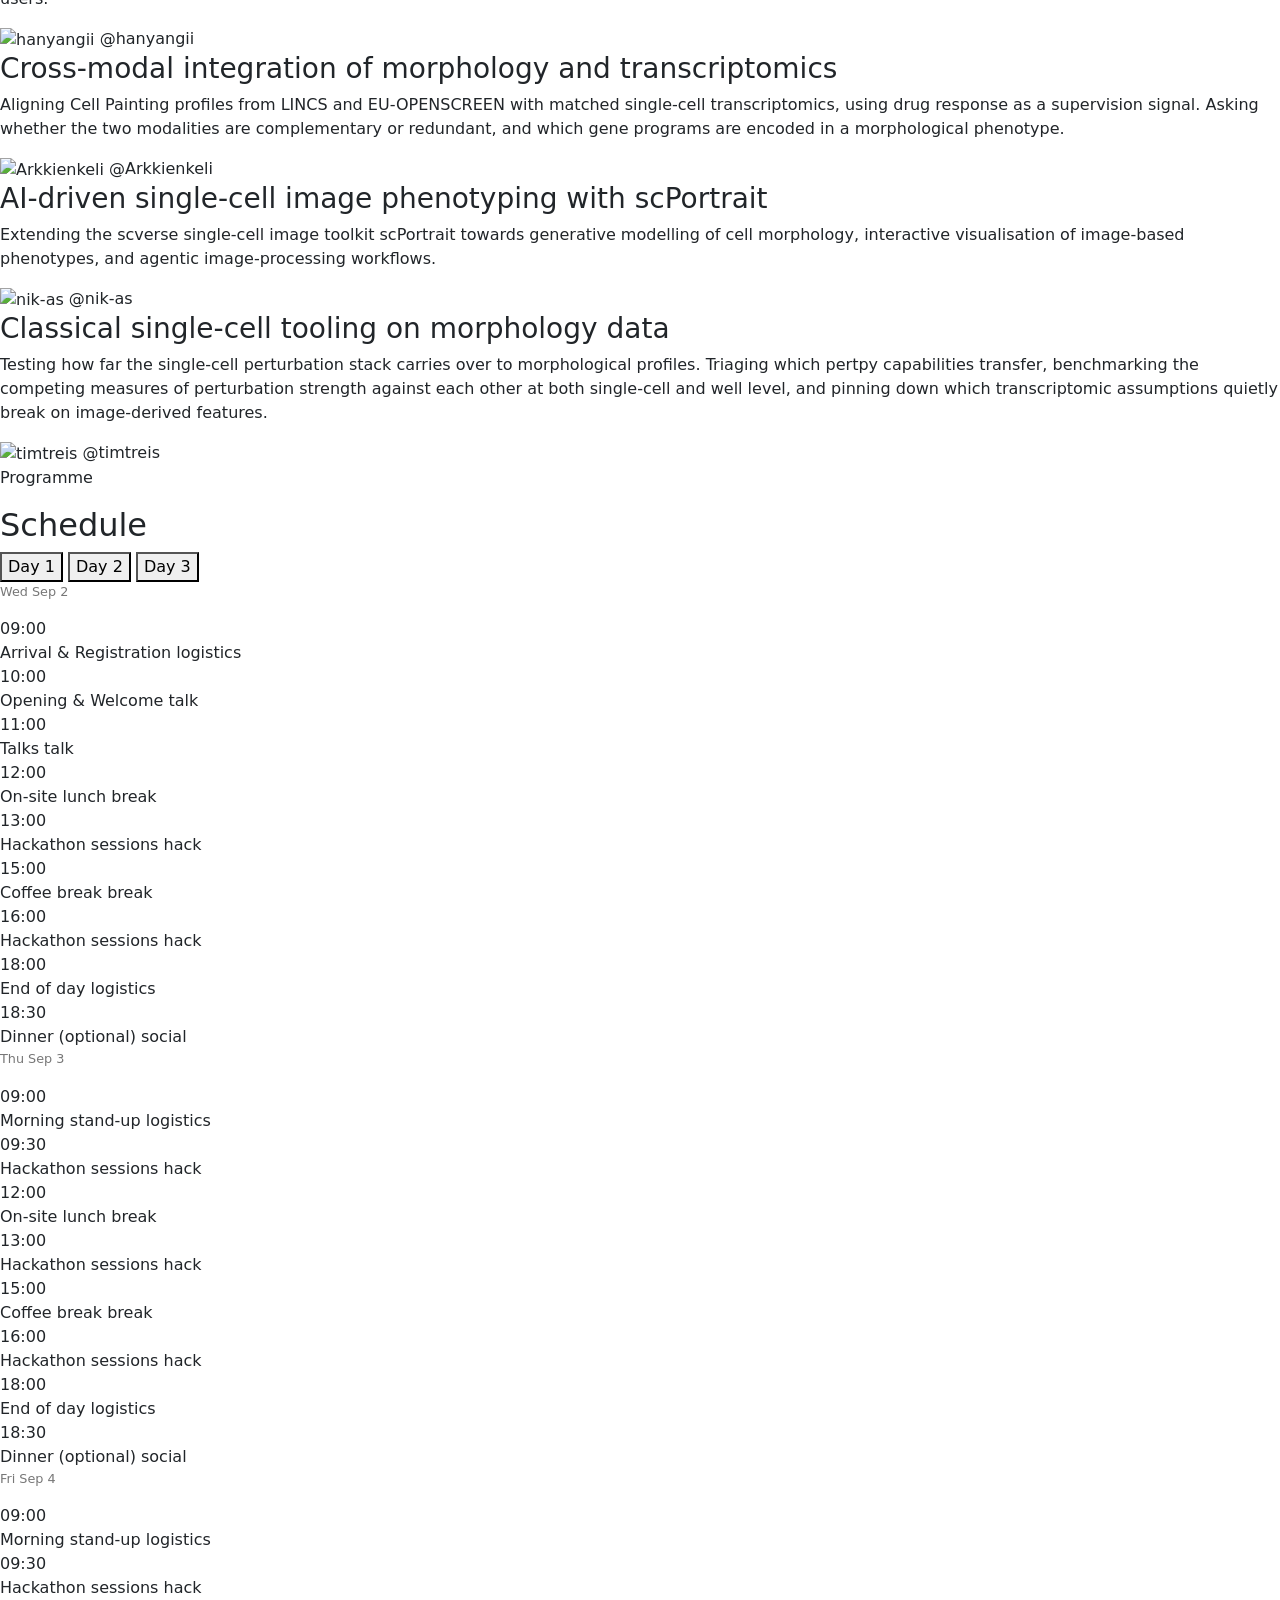
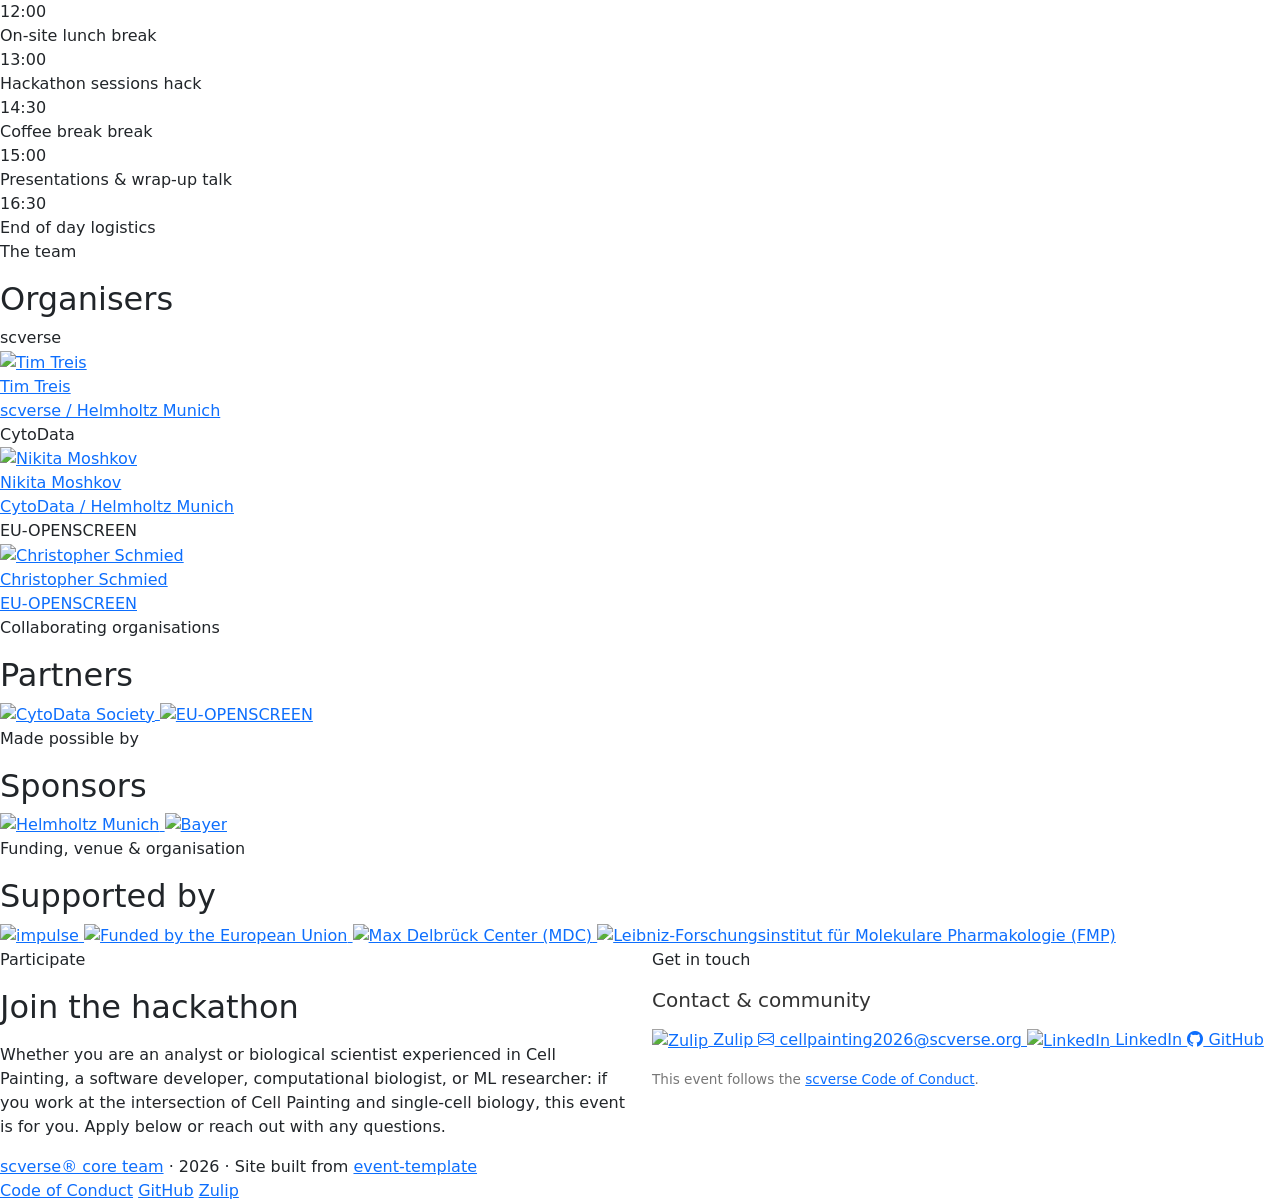
==== commit 65baad6a: "deploy: d21c62b1bf80403cca8013587a7689eca31e9d99" ====
--- a/index.html
+++ b/index.html
@@ -4,12 +4,13 @@
 <span class=brand-event>cellpainting 2026</span>
 </a><button class="navbar-toggler border-0" type=button data-bs-toggle=collapse data-bs-target=#site-nav-menu aria-controls=site-nav-menu aria-expanded=false aria-label="Toggle navigation">
 <span class=navbar-toggler-icon></span></button><div class="collapse navbar-collapse justify-content-end" id=site-nav-menu><ul class="navbar-nav gap-1 align-items-lg-center"><li class=nav-item><a class=nav-link href=#about>About</a></li><li class=nav-item><a class=nav-link href=#workstreams>Workstreams</a></li><li class=nav-item><a class=nav-link href=#schedule>Schedule</a></li><li class=nav-item><a class=nav-link href=#organisers>Organisers</a></li><li class=nav-item><a class=nav-link href=#contact>Contact</a></li><li class=nav-item><a class="nav-link nav-cta" href=/cellpainting2026/local/>Local info</a></li></ul></div></nav></div></header><main id=main-content><section class=hero aria-label="Event hero"><div class=hero__bg></div><div class=hero__overlay aria-hidden=true></div><img class=hero__swirl src=/cellpainting2026/img/hero/swirl.png alt aria-hidden=true loading=eager><div class=hero__content><p class=hero__series>Unifying Omics Hackathon Series</p><h1 class=hero__title>scverse x cellpainting 2026</h1><p class=hero__meta>September 2 - 4, 2026
-· Berlin, Germany</p><p class=hero__tagline>Bridging scverse and Cell Painting communities at the intersection of image-based profiling, phenomics, and single-cell perturbation analysis.</p><div class=hero__actions></div></div><a class=hero__scroll href=#about aria-label="Scroll to content"><i class="bi bi-chevron-down" aria-hidden=true></i></a></section><section id=about class=section><div class=section-inner><div class="row gy-4"><div class="col-12 col-lg-7"><p class=section-label>About the event</p><h2 class="section-title mb-3">scverse x cellpainting 2026</h2><div class=section-body><p>Recent advances in Cell Painting and image-based profiling have created an emerging overlap of biological questions addressed by separate computational ecosystems. This hackathon brings together the scverse, CytoData Society, and EU-OPENSCREEN communities for three days of hands-on development at the MDC Berlin, built around three concrete tracks spanning Cell Painting analysis with scverse tooling, single-cell perturbation tools, and scalable model training.</p><p>We explicitly welcome analysts and biological scientists experienced in Cell Painting workflows alongside software developers, computational biologists, and ML researchers. The focus is high-throughput image-based profiling of cultured cells (Cell Painting, JUMP-CP, EU-OPENSCREEN), not clinical histopathology, H&amp;E/IHC, or tissue-level imaging. Domain expertise is as critical as technical development: the goal is reusable open-source tools at the intersection of Cell Painting, single-cell perturbation analysis, and phenomics.</p><p><strong>For Cell Painting practitioners:</strong> the scverse ecosystem provides standardised data structures, composable analysis workflows, and community best practices that have transformed single-cell transcriptomics. The <a href=https://www.sc-best-practices.org/>single-cell best practices book</a> illustrates the kind of streamlined, interoperable analyses we could build for image-based profiles, enabling seamless integration with perturbation data. In particular, we believe that the recent engineering efforts made by the tools towards being able to routinely handle large datasets (10+ millions of observations) can be leveraged for Cell Painting.</p><p><strong>For ML researchers:</strong> Cell Painting generates phenotypic fingerprints of millions of cells across thousands of compounds, making it one of the richest high-throughput biological datasets available. Two good entry points into the field are the reviews by <a href=https://www.nature.com/articles/nmeth.4397.pdf>Caicedo et al.</a> and <a href=https://link.springer.com/content/pdf/10.1038/s44320-026-00197-7.pdf>Serrano et al.</a>.</p></div></div><div class="col-12 col-lg-5"><div class=facts-grid><div class=fact-card><div class=fact-card__icon><i class="bi bi-calendar3" aria-hidden=true></i></div><div class=fact-card__label>When</div><div class=fact-card__value>September 2 - 4, 2026</div></div><div class=fact-card><div class=fact-card__icon><i class="bi bi-geo-alt" aria-hidden=true></i></div><div class=fact-card__label>Where</div><div class=fact-card__value>Berlin, Germany<br><span style=font-weight:400;color:#777>Max Delbrück Center (MDC), Campus Berlin-Buch</span></div><a href=https://maps.app.goo.gl/DJiAjCKN7TkDTU1u5 class=chip target=_blank rel=noopener><i class="bi bi-pin-map" aria-hidden=true></i> Get directions</a></div><div class=fact-card><div class=fact-card__icon><i class="bi bi-pencil-square" aria-hidden=true></i></div><div class=fact-card__label>Application</div><div class=fact-card__value>Apply by May 24, 2026 (AOE)<br><span style=font-weight:400;color:#777>Notifications: June 8, 2026 (AOE)</span></div><span style=display:inline-flex;align-items:center;gap:.4rem;font-weight:500;color:#777><i class="bi bi-lock" aria-hidden=true></i> Applications are now closed</span></div><div class=fact-card><div class=fact-card__icon><i class="bi bi-github" aria-hidden=true></i></div><div class=fact-card__label>Resources</div><div class=fact-card__value>GitHub repo</div><a href=https://github.com/scverse/cellpainting2026 class=chip target=_blank rel=noopener><i class="bi bi-box-arrow-up-right" aria-hidden=true></i> Open on GitHub</a></div></div></div></div></div></section><section id=workstreams class="section section--alt"><div class=section-inner><div class=section-header><p class=section-label>Hackathon tracks</p><h2 class=section-title>Workstreams</h2></div><p class=section-intro>Closer to the event, we will publish a set of actionable tasks grouped into these five workstreams. You will later decide which task fits your expertise and interests best. Participants will group around these tasks and then work as a team toward a concrete, shippable outcome over the three days. Workstreams are topically distinct but not siloed: cross-workstream collaboration is encouraged wherever tools or data overlap.</p><div class=workstreams-grid><article class=workstream-card><h3 class=workstream-card__title>Analysing CellProfiler output with scverse</h3><p class=workstream-card__desc>Connecting typical CellProfiler workflows to the scverse ecosystem: working out which output settings carry the most downstream value, converting features and metadata into AnnData and SpatialData, and establishing which scverse tools are useful once the data is there.</p><div class=workstream-card__lead><img src="https://github.com/timtreis.png?size=48" alt=timtreis loading=lazy>
+· Berlin, Germany</p><p class=hero__tagline>Bridging scverse and Cell Painting communities at the intersection of image-based profiling, phenomics, and single-cell perturbation analysis.</p><div class=hero__actions></div></div><a class=hero__scroll href=#about aria-label="Scroll to content"><i class="bi bi-chevron-down" aria-hidden=true></i></a></section><section id=about class=section><div class=section-inner><div class="row gy-4"><div class="col-12 col-lg-7"><p class=section-label>About the event</p><h2 class="section-title mb-3">scverse x cellpainting 2026</h2><div class=section-body><p>Recent advances in Cell Painting and image-based profiling have created an emerging overlap of biological questions addressed by separate computational ecosystems. This hackathon brings together the scverse, CytoData Society, and EU-OPENSCREEN communities for three days of hands-on development at the MDC Berlin, built around three concrete tracks spanning Cell Painting analysis with scverse tooling, single-cell perturbation tools, and scalable model training.</p><p>We explicitly welcome analysts and biological scientists experienced in Cell Painting workflows alongside software developers, computational biologists, and ML researchers. The focus is high-throughput image-based profiling of cultured cells (Cell Painting, JUMP-CP, EU-OPENSCREEN), not clinical histopathology, H&amp;E/IHC, or tissue-level imaging. Domain expertise is as critical as technical development: the goal is reusable open-source tools at the intersection of Cell Painting, single-cell perturbation analysis, and phenomics.</p><p><strong>For Cell Painting practitioners:</strong> the scverse ecosystem provides standardised data structures, composable analysis workflows, and community best practices that have transformed single-cell transcriptomics. The <a href=https://www.sc-best-practices.org/>single-cell best practices book</a> illustrates the kind of streamlined, interoperable analyses we could build for image-based profiles, enabling seamless integration with perturbation data. In particular, we believe that the recent engineering efforts made by the tools towards being able to routinely handle large datasets (10+ millions of observations) can be leveraged for Cell Painting.</p><p><strong>For ML researchers:</strong> Cell Painting generates phenotypic fingerprints of millions of cells across thousands of compounds, making it one of the richest high-throughput biological datasets available. Two good entry points into the field are the reviews by <a href=https://www.nature.com/articles/nmeth.4397.pdf>Caicedo et al.</a> and <a href=https://link.springer.com/content/pdf/10.1038/s44320-026-00197-7.pdf>Serrano et al.</a>.</p></div></div><div class="col-12 col-lg-5"><div class=facts-grid><div class=fact-card><div class=fact-card__icon><i class="bi bi-calendar3" aria-hidden=true></i></div><div class=fact-card__label>When</div><div class=fact-card__value>September 2 - 4, 2026</div></div><div class=fact-card><div class=fact-card__icon><i class="bi bi-geo-alt" aria-hidden=true></i></div><div class=fact-card__label>Where</div><div class=fact-card__value>Berlin, Germany<br><span style=font-weight:400;color:#777>Max Delbrück Center (MDC), Campus Berlin-Buch</span></div><a href=https://maps.app.goo.gl/DJiAjCKN7TkDTU1u5 class=chip target=_blank rel=noopener><i class="bi bi-pin-map" aria-hidden=true></i> Get directions</a></div><div class=fact-card><div class=fact-card__icon><i class="bi bi-pencil-square" aria-hidden=true></i></div><div class=fact-card__label>Application</div><div class=fact-card__value>Apply by May 24, 2026 (AOE)<br><span style=font-weight:400;color:#777>Notifications: June 8, 2026 (AOE)</span></div><span style=display:inline-flex;align-items:center;gap:.4rem;font-weight:500;color:#777><i class="bi bi-lock" aria-hidden=true></i> Applications are now closed</span></div><div class=fact-card><div class=fact-card__icon><i class="bi bi-github" aria-hidden=true></i></div><div class=fact-card__label>Resources</div><div class=fact-card__value>GitHub repo</div><a href=https://github.com/scverse/cellpainting2026 class=chip target=_blank rel=noopener><i class="bi bi-box-arrow-up-right" aria-hidden=true></i> Open on GitHub</a></div></div></div></div></div></section><section id=workstreams class="section section--alt"><div class=section-inner><div class=section-header><p class=section-label>Hackathon tracks</p><h2 class=section-title>Workstreams</h2></div><p class=section-intro>Closer to the event, we will publish a set of actionable tasks grouped into these six workstreams. You will later decide which task fits your expertise and interests best. Participants will group around these tasks and then work as a team toward a concrete, shippable outcome over the three days. Workstreams are topically distinct but not siloed: cross-workstream collaboration is encouraged wherever tools or data overlap.</p><div class=workstreams-grid><article class=workstream-card><h3 class=workstream-card__title>Analysing CellProfiler output with scverse</h3><p class=workstream-card__desc>Connecting typical CellProfiler workflows to the scverse ecosystem: running CellProfiler ourselves to work out which export settings carry real downstream value, specifying a single-cell AnnData representation and building the reader for it, adding a CellProfiler reader to spatialdata-io for images and masks, and writing an export plugin that skips the conversion step altogether.</p><div class=workstream-card__lead><img src="https://github.com/timtreis.png?size=48" alt=timtreis loading=lazy>
 <span>@timtreis</span></div></article><article class=workstream-card><h3 class=workstream-card__title>Optical pooled screens in scverse</h3><p class=workstream-card__desc>Bringing optical pooled screening into scverse, where a phenotypic imaging round is paired with several rounds of in-situ sequencing. Deciding how to represent sequencing cycles and their registration, what breaks at plate scale, and what the ecosystem offers once images, masks and the per-cell table live in one object.</p><div class=workstream-card__lead><img src="https://github.com/LucaMarconato.png?size=48" alt=LucaMarconato loading=lazy>
 <span>@LucaMarconato</span></div></article><article class=workstream-card><h3 class=workstream-card__title>Uncertainty quantification for Cell Painting</h3><p class=workstream-card__desc>Attaching defensible confidence estimates to predictions made from morphological profiles. Comparing Bayesian and conformal approaches on profiles stored in AnnData, testing whether their uncertainties survive compound- and site-level splits, and asking how an uncertainty should be exposed to downstream users.</p><div class=workstream-card__lead><img src="https://github.com/hanyangii.png?size=48" alt=hanyangii loading=lazy>
 <span>@hanyangii</span></div></article><article class=workstream-card><h3 class=workstream-card__title>Cross-modal integration of morphology and transcriptomics</h3><p class=workstream-card__desc>Aligning Cell Painting profiles from LINCS and EU-OPENSCREEN with matched single-cell transcriptomics, using drug response as a supervision signal. Asking whether the two modalities are complementary or redundant, and which gene programs are encoded in a morphological phenotype.</p><div class=workstream-card__lead><img src="https://github.com/Arkkienkeli.png?size=48" alt=Arkkienkeli loading=lazy>
 <span>@Arkkienkeli</span></div></article><article class=workstream-card><h3 class=workstream-card__title>AI-driven single-cell image phenotyping with scPortrait</h3><p class=workstream-card__desc>Extending the scverse single-cell image toolkit scPortrait towards generative modelling of cell morphology, interactive visualisation of image-based phenotypes, and agentic image-processing workflows.</p><div class=workstream-card__lead><img src="https://github.com/nik-as.png?size=48" alt=nik-as loading=lazy>
-<span>@nik-as</span></div></article></div></div></section><section id=schedule class=section><div class=section-inner><div class=section-header><p class=section-label>Programme</p><h2 class=section-title>Schedule</h2></div><div class=schedule-tabs role=tablist aria-label="Schedule days"><button class="schedule-tab active" role=tab aria-selected=true data-day=0>Day 1</button>
+<span>@nik-as</span></div></article><article class=workstream-card><h3 class=workstream-card__title>Classical single-cell tooling on morphology data</h3><p class=workstream-card__desc>Testing how far the single-cell perturbation stack carries over to morphological profiles. Triaging which pertpy capabilities transfer, benchmarking the competing measures of perturbation strength against each other at both single-cell and well level, and pinning down which transcriptomic assumptions quietly break on image-derived features.</p><div class=workstream-card__lead><img src="https://github.com/timtreis.png?size=48" alt=timtreis loading=lazy>
+<span>@timtreis</span></div></article></div></div></section><section id=schedule class=section><div class=section-inner><div class=section-header><p class=section-label>Programme</p><h2 class=section-title>Schedule</h2></div><div class=schedule-tabs role=tablist aria-label="Schedule days"><button class="schedule-tab active" role=tab aria-selected=true data-day=0>Day 1</button>
 <button class=schedule-tab role=tab aria-selected=false data-day=1>Day 2</button>
 <button class=schedule-tab role=tab aria-selected=false data-day=2>Day 3</button></div><div class="schedule-day active" data-day=0><p style=font-size:.8rem;color:#777;margin-bottom:1rem>Wed Sep 2</p><div class=schedule-item><span class=schedule-item__time>09:00</span><div class=schedule-item__body><span class=schedule-item__title>Arrival & Registration</span>
 <span class="schedule-item__badge schedule-item__badge--logistics">logistics</span></div></div><div class=schedule-item><span class=schedule-item__time>10:00</span><div class=schedule-item__body><span class=schedule-item__title>Opening & Welcome</span>
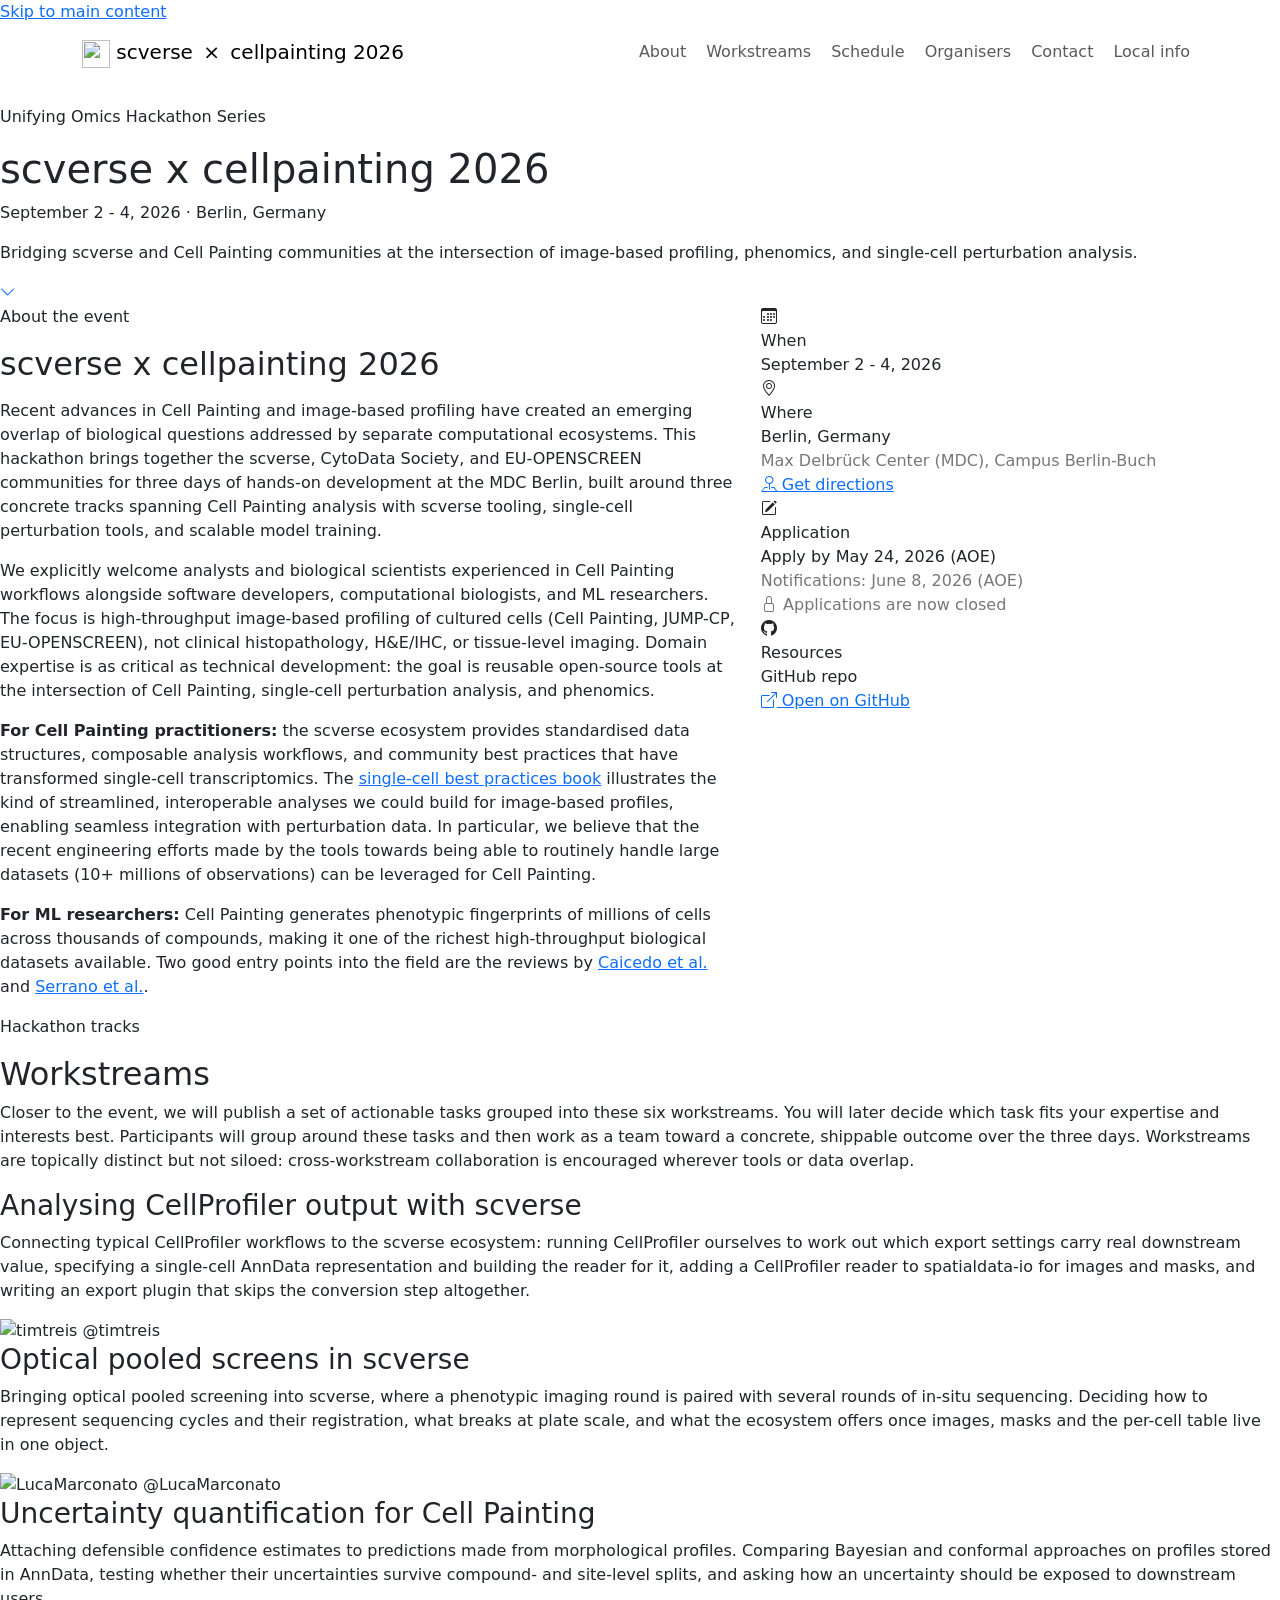
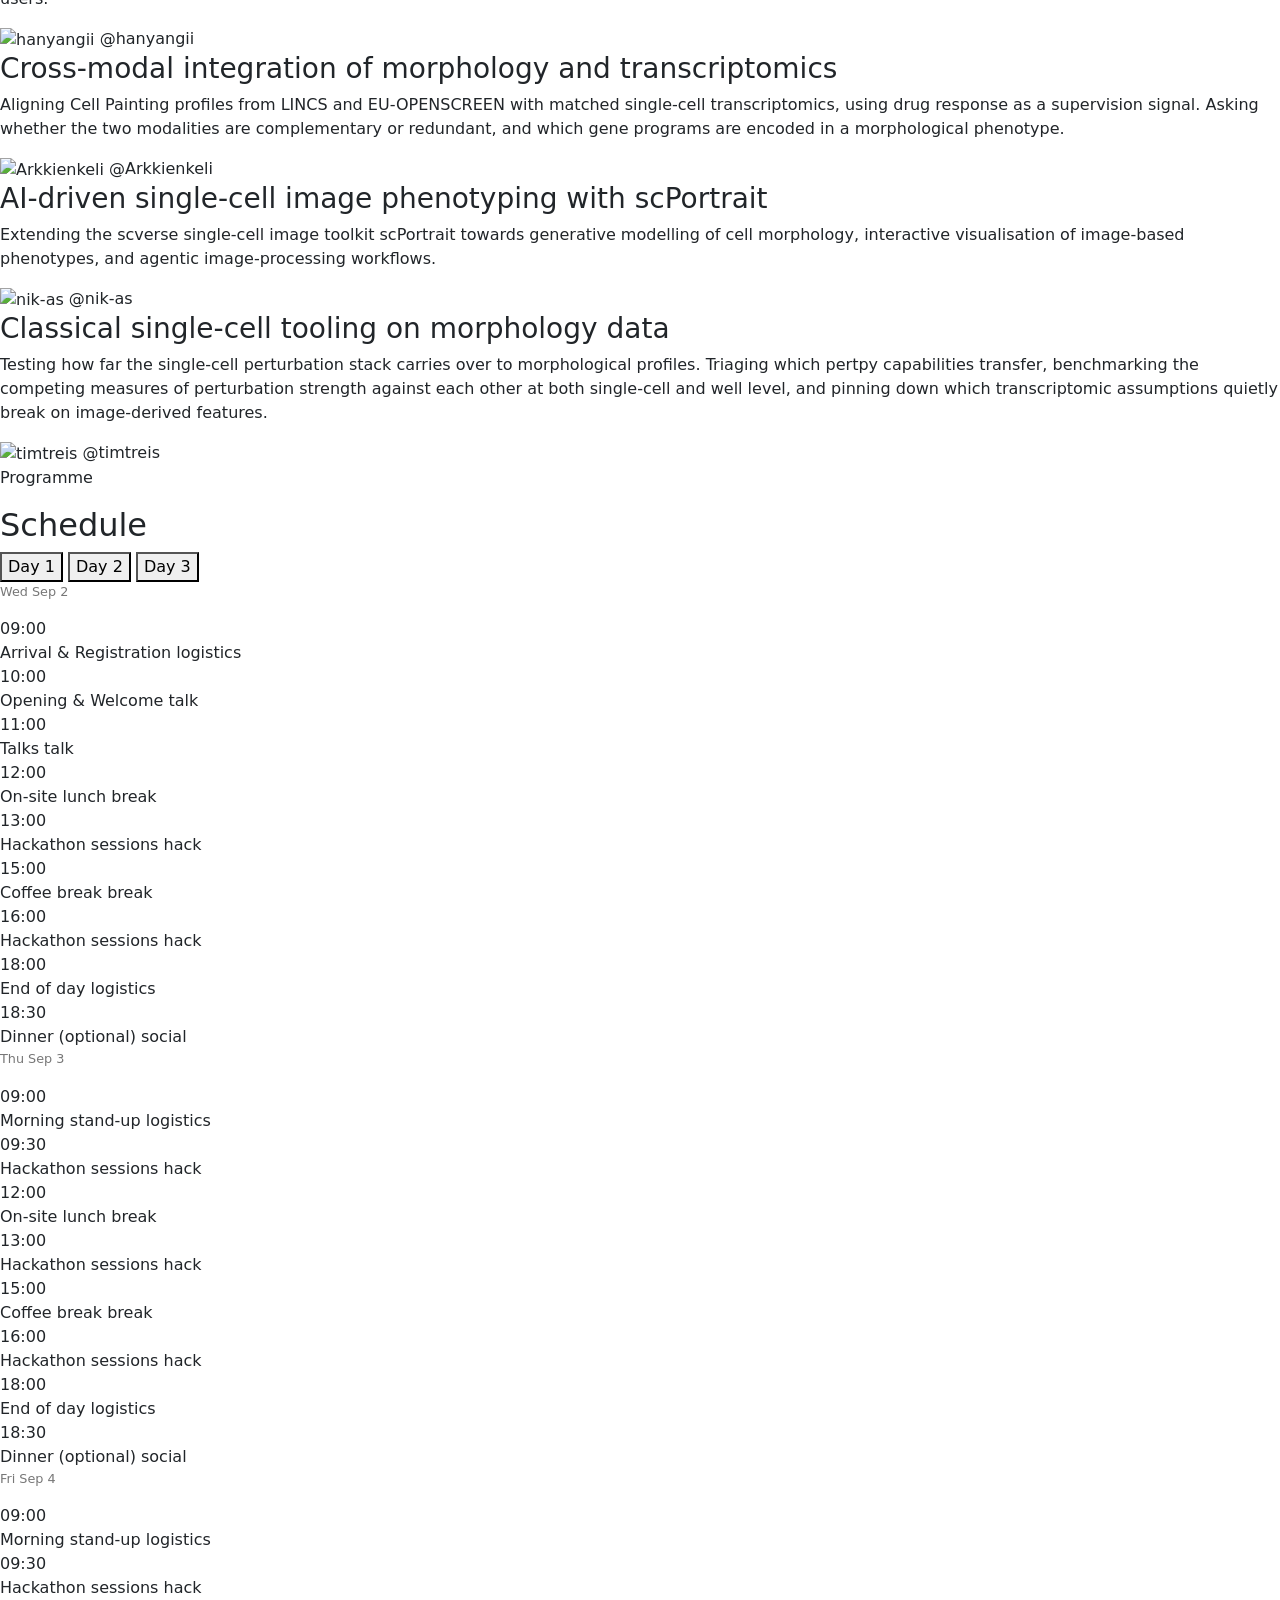
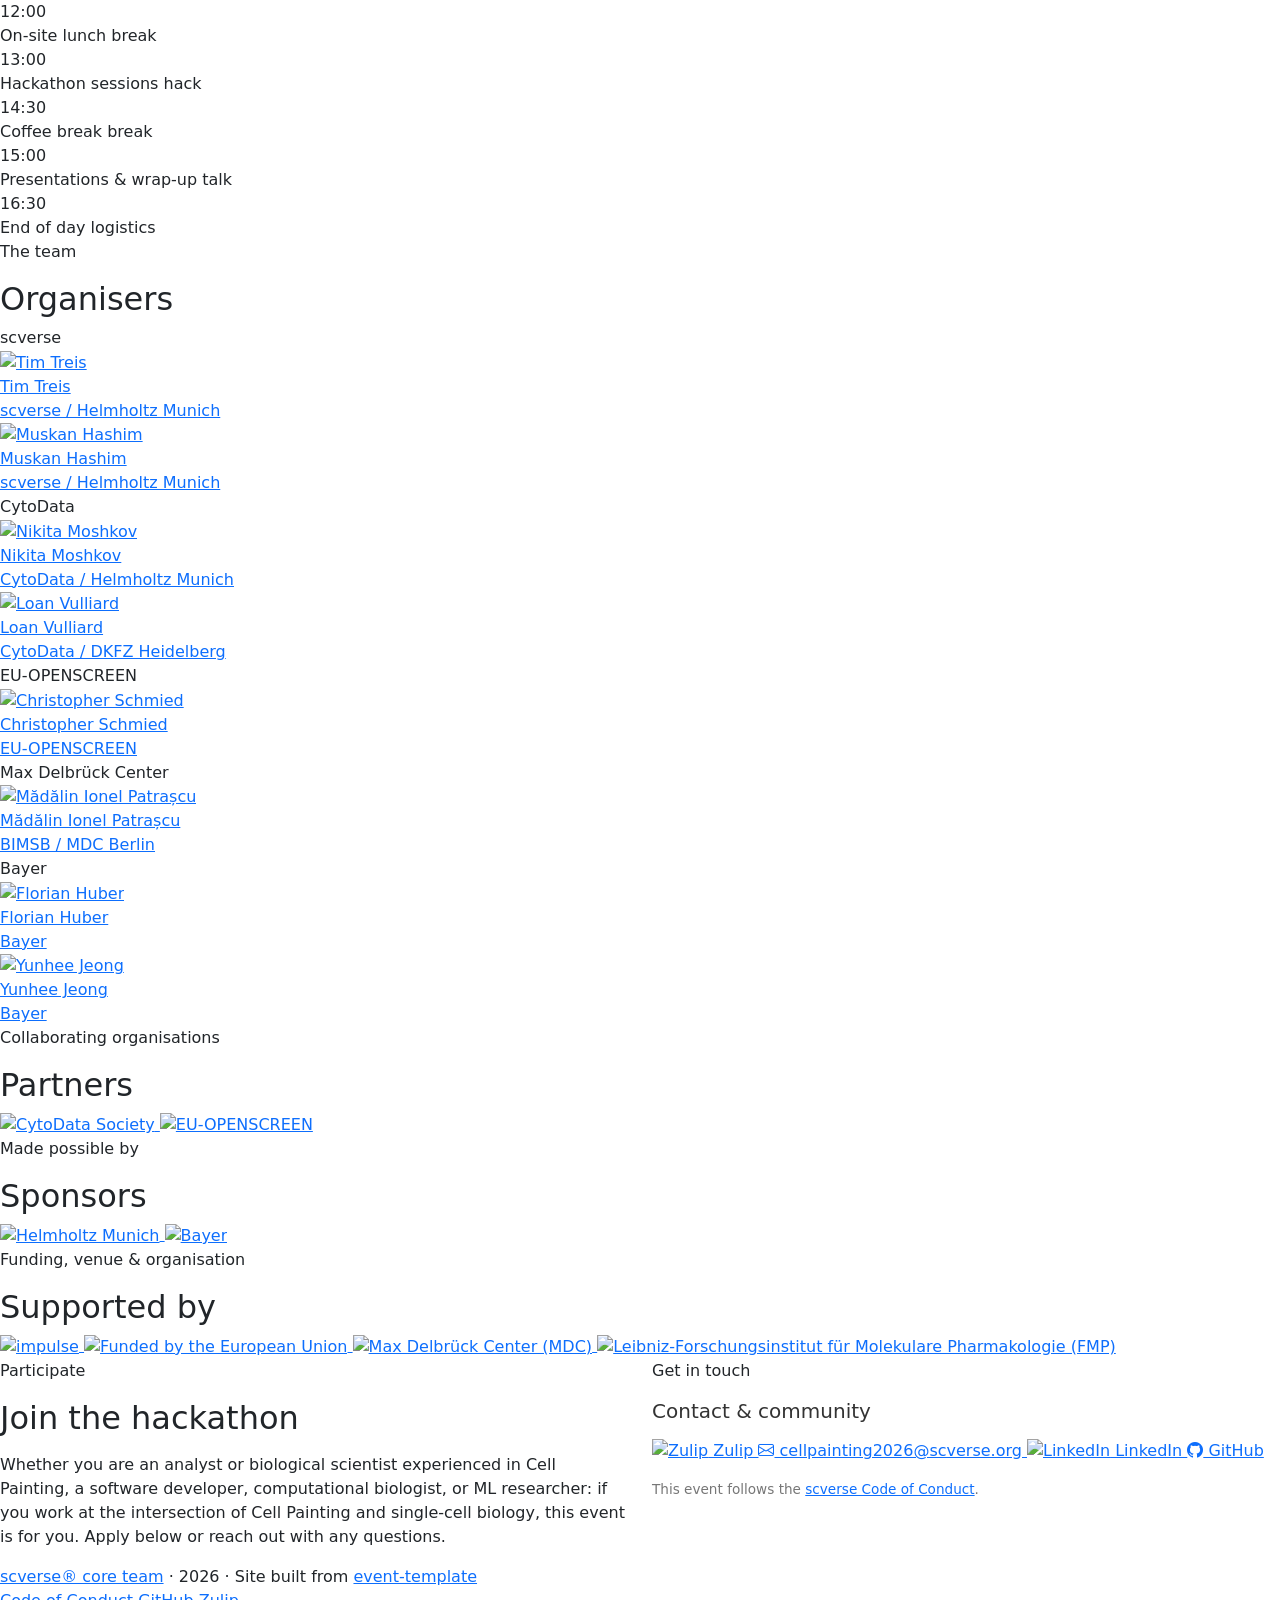
==== commit 7e9ef69d: "deploy: d2190e83d3977c755dedda95eaf7c13f791930f1" ====
--- a/index.html
+++ b/index.html
@@ -36,7 +36,7 @@
 <span class="schedule-item__badge schedule-item__badge--hack">hack</span></div></div><div class=schedule-item><span class=schedule-item__time>14:30</span><div class=schedule-item__body><span class=schedule-item__title>Coffee break</span>
 <span class="schedule-item__badge schedule-item__badge--break">break</span></div></div><div class=schedule-item><span class=schedule-item__time>15:00</span><div class=schedule-item__body><span class=schedule-item__title>Presentations & wrap-up</span>
 <span class="schedule-item__badge schedule-item__badge--talk">talk</span></div></div><div class=schedule-item><span class=schedule-item__time>16:30</span><div class=schedule-item__body><span class=schedule-item__title>End of day</span>
-<span class="schedule-item__badge schedule-item__badge--logistics">logistics</span></div></div></div></div></section><section id=organisers class="section section--alt"><div class=section-inner><div class=section-header><p class=section-label>The team</p><h2 class=section-title>Organisers</h2></div><div class=organiser-group><div class=organiser-group__name>scverse</div><div class=organisers-grid><a href=https://github.com/timtreis class=organiser-card target=_blank rel=noopener><img class=organiser-card__avatar src="https://github.com/timtreis.png?size=80" alt="Tim Treis" loading=lazy width=40 height=40><div><div class=organiser-card__name>Tim Treis</div><div class=organiser-card__affiliation>scverse / Helmholtz Munich</div></div></a></div></div><div class=organiser-group><div class=organiser-group__name>CytoData</div><div class=organisers-grid><a href=https://github.com/Arkkienkeli class=organiser-card target=_blank rel=noopener><img class=organiser-card__avatar src="https://github.com/Arkkienkeli.png?size=80" alt="Nikita Moshkov" loading=lazy width=40 height=40><div><div class=organiser-card__name>Nikita Moshkov</div><div class=organiser-card__affiliation>CytoData / Helmholtz Munich</div></div></a></div></div><div class=organiser-group><div class=organiser-group__name>EU-OPENSCREEN</div><div class=organisers-grid><a href=https://github.com/schmiedc class=organiser-card target=_blank rel=noopener><img class=organiser-card__avatar src="https://github.com/schmiedc.png?size=80" alt="Christopher Schmied" loading=lazy width=40 height=40><div><div class=organiser-card__name>Christopher Schmied</div><div class=organiser-card__affiliation>EU-OPENSCREEN</div></div></a></div></div></div></section><section id=partners class=section><div class=section-inner><div class=partners-sponsors-grid><div class=partners-sponsors-col><div class=section-header><p class=section-label>Collaborating organisations</p><h2 class=section-title>Partners</h2></div><div class=partners-grid><a href=https://www.cytodata.org class=partner-item target=_blank rel=noopener title="CytoData Society"><img src=/cellpainting2026/img/partners/logo_cytodata.png alt="CytoData Society" loading=lazy>
+<span class="schedule-item__badge schedule-item__badge--logistics">logistics</span></div></div></div></div></section><section id=organisers class="section section--alt"><div class=section-inner><div class=section-header><p class=section-label>The team</p><h2 class=section-title>Organisers</h2></div><div class=organiser-group><div class=organiser-group__name>scverse</div><div class=organisers-grid><a href=https://github.com/timtreis class=organiser-card target=_blank rel=noopener><img class=organiser-card__avatar src="https://github.com/timtreis.png?size=80" alt="Tim Treis" loading=lazy width=40 height=40><div><div class=organiser-card__name>Tim Treis</div><div class=organiser-card__affiliation>scverse / Helmholtz Munich</div></div></a><a href=https://github.com/muskanhashim class=organiser-card target=_blank rel=noopener><img class=organiser-card__avatar src="https://github.com/muskanhashim.png?size=80" alt="Muskan Hashim" loading=lazy width=40 height=40><div><div class=organiser-card__name>Muskan Hashim</div><div class=organiser-card__affiliation>scverse / Helmholtz Munich</div></div></a></div></div><div class=organiser-group><div class=organiser-group__name>CytoData</div><div class=organisers-grid><a href=https://github.com/Arkkienkeli class=organiser-card target=_blank rel=noopener><img class=organiser-card__avatar src="https://github.com/Arkkienkeli.png?size=80" alt="Nikita Moshkov" loading=lazy width=40 height=40><div><div class=organiser-card__name>Nikita Moshkov</div><div class=organiser-card__affiliation>CytoData / Helmholtz Munich</div></div></a><a href=https://github.com/koalive class=organiser-card target=_blank rel=noopener><img class=organiser-card__avatar src="https://github.com/koalive.png?size=80" alt="Loan Vulliard" loading=lazy width=40 height=40><div><div class=organiser-card__name>Loan Vulliard</div><div class=organiser-card__affiliation>CytoData / DKFZ Heidelberg</div></div></a></div></div><div class=organiser-group><div class=organiser-group__name>EU-OPENSCREEN</div><div class=organisers-grid><a href=https://github.com/schmiedc class=organiser-card target=_blank rel=noopener><img class=organiser-card__avatar src="https://github.com/schmiedc.png?size=80" alt="Christopher Schmied" loading=lazy width=40 height=40><div><div class=organiser-card__name>Christopher Schmied</div><div class=organiser-card__affiliation>EU-OPENSCREEN</div></div></a></div></div><div class=organiser-group><div class=organiser-group__name>Max Delbrück Center</div><div class=organisers-grid><a href=https://github.com/pimi17 class=organiser-card target=_blank rel=noopener><img class=organiser-card__avatar src="https://github.com/pimi17.png?size=80" alt="Mădălin Ionel Patrașcu" loading=lazy width=40 height=40><div><div class=organiser-card__name>Mădălin Ionel Patrașcu</div><div class=organiser-card__affiliation>BIMSB / MDC Berlin</div></div></a></div></div><div class=organiser-group><div class=organiser-group__name>Bayer</div><div class=organisers-grid><a href=https://github.com/FloHu class=organiser-card target=_blank rel=noopener><img class=organiser-card__avatar src="https://github.com/FloHu.png?size=80" alt="Florian Huber" loading=lazy width=40 height=40><div><div class=organiser-card__name>Florian Huber</div><div class=organiser-card__affiliation>Bayer</div></div></a><a href=https://github.com/hanyangii class=organiser-card target=_blank rel=noopener><img class=organiser-card__avatar src="https://github.com/hanyangii.png?size=80" alt="Yunhee Jeong" loading=lazy width=40 height=40><div><div class=organiser-card__name>Yunhee Jeong</div><div class=organiser-card__affiliation>Bayer</div></div></a></div></div></div></section><section id=partners class=section><div class=section-inner><div class=partners-sponsors-grid><div class=partners-sponsors-col><div class=section-header><p class=section-label>Collaborating organisations</p><h2 class=section-title>Partners</h2></div><div class=partners-grid><a href=https://www.cytodata.org class=partner-item target=_blank rel=noopener title="CytoData Society"><img src=/cellpainting2026/img/partners/logo_cytodata.png alt="CytoData Society" loading=lazy>
 </a><a href=https://www.eu-openscreen.eu/ class=partner-item target=_blank rel=noopener title=EU-OPENSCREEN><img src=/cellpainting2026/img/partners/logo_euopenscreen.png alt=EU-OPENSCREEN loading=lazy></a></div></div><div class=partners-sponsors-col><div class=section-header><p class=section-label>Made possible by</p><h2 class=section-title>Sponsors</h2></div><div class=sponsors-grid><a href=https://www.helmholtz-munich.de/ class=sponsor-item target=_blank rel=noopener title="Helmholtz Munich"><img src=/cellpainting2026/img/sponsors/logo_helmholtz.svg alt="Helmholtz Munich" loading=lazy>
 </a><a href=https://www.bayer.com class=sponsor-item target=_blank rel=noopener title=Bayer><img src=/cellpainting2026/img/sponsors/logo_bayer.svg alt=Bayer loading=lazy></a></div></div><div class="partners-sponsors-col partners-sponsors-col--full"><div class=section-header><p class=section-label>Funding, venue & organisation</p><h2 class=section-title>Supported by</h2></div><div class=supporters-grid><a href=https://www.eu-openscreen.eu/impulse-overview.html class=supporter-item target=_blank rel=noopener title=impulse><img src=/cellpainting2026/img/supporters/logo_impulse.png alt=impulse loading=lazy>
 </a><a href=https://european-union.europa.eu/ class=supporter-item target=_blank rel=noopener title="Funded by the European Union"><img src=/cellpainting2026/img/supporters/logo_funded_by_eu.png alt="Funded by the European Union" loading=lazy>
